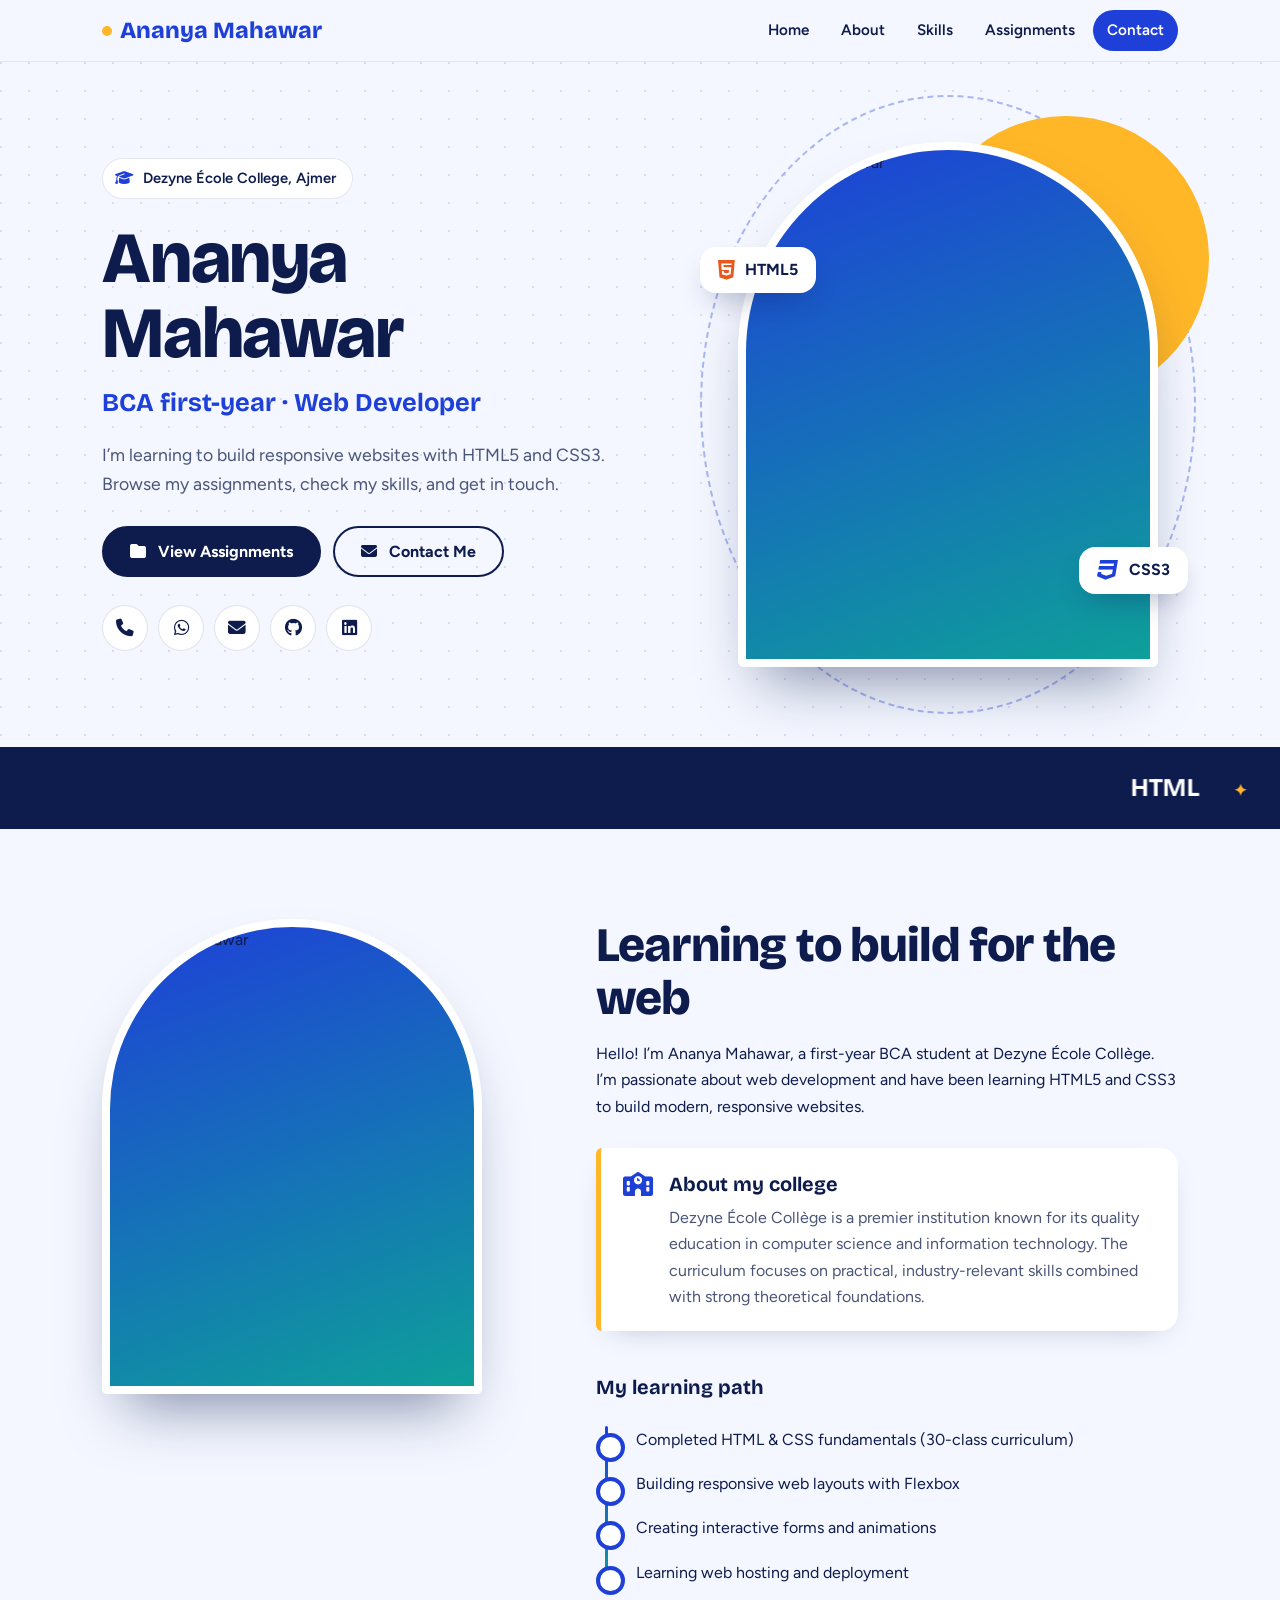
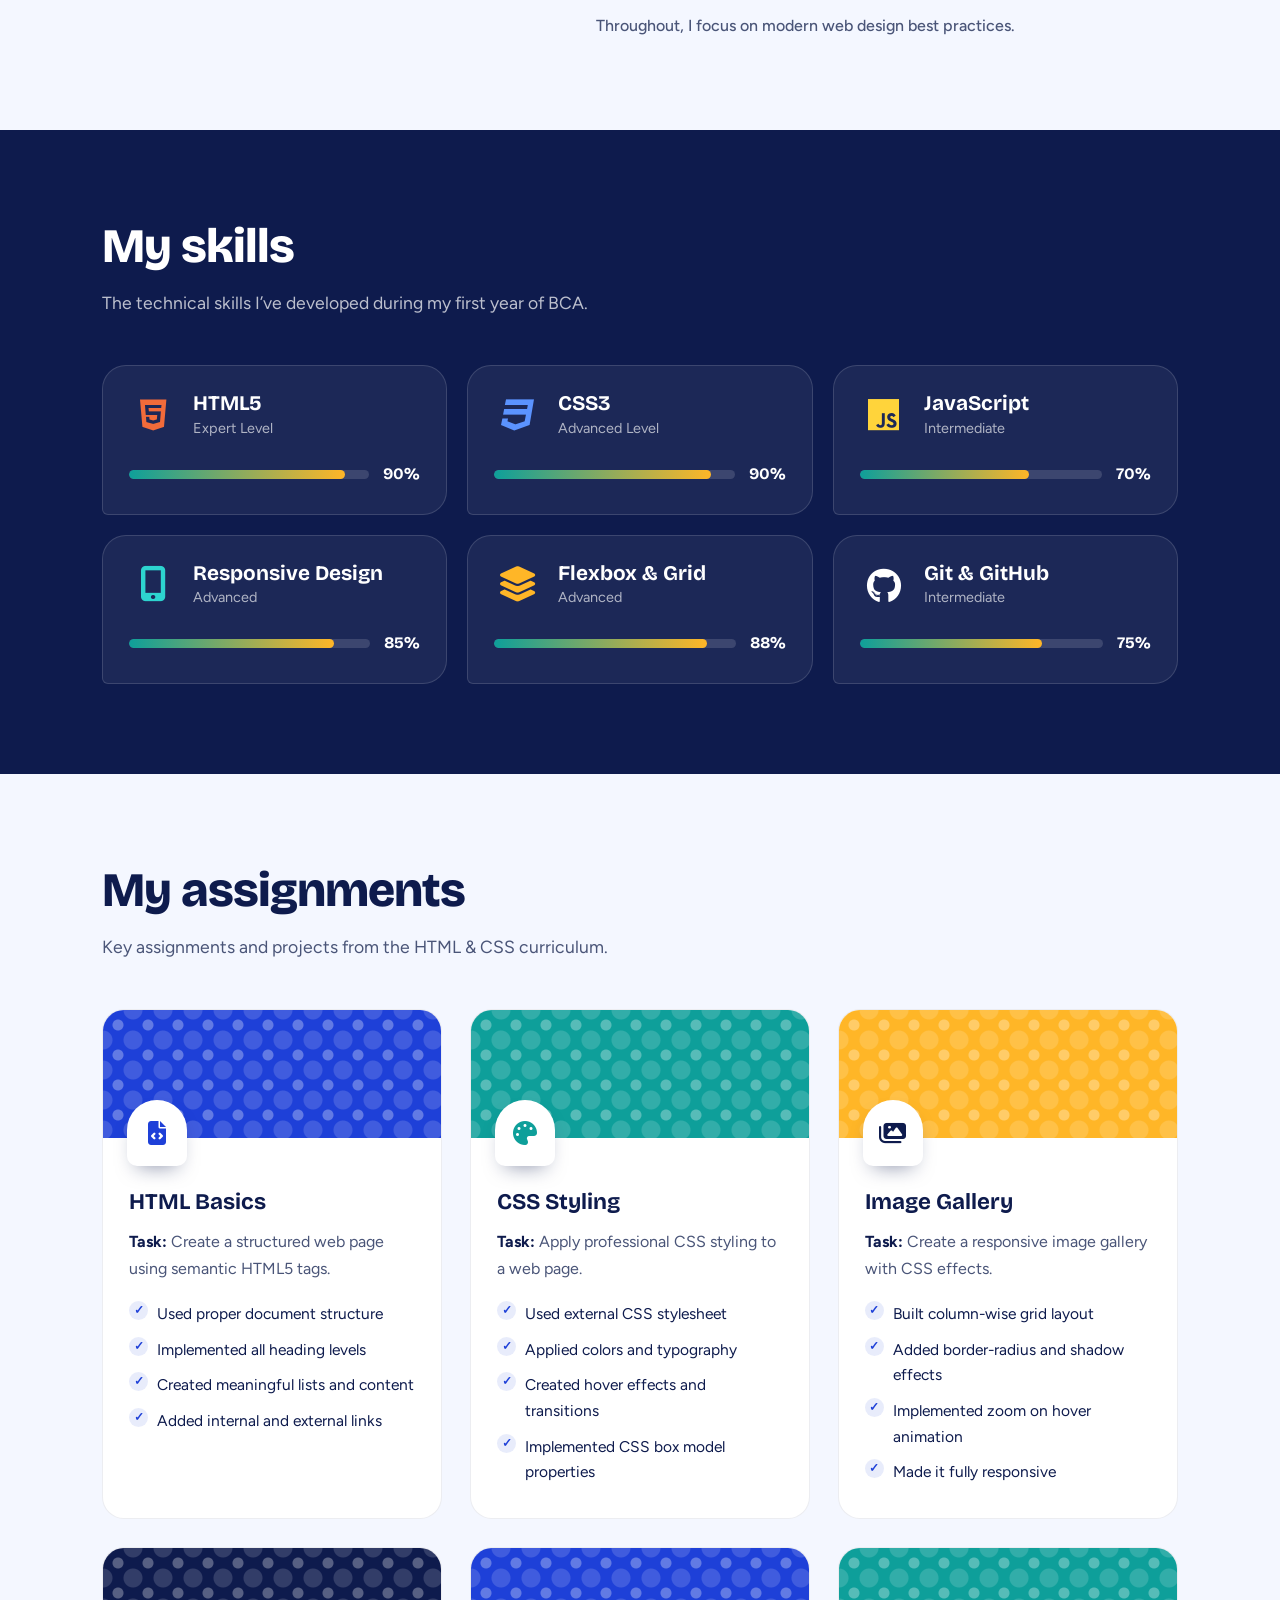
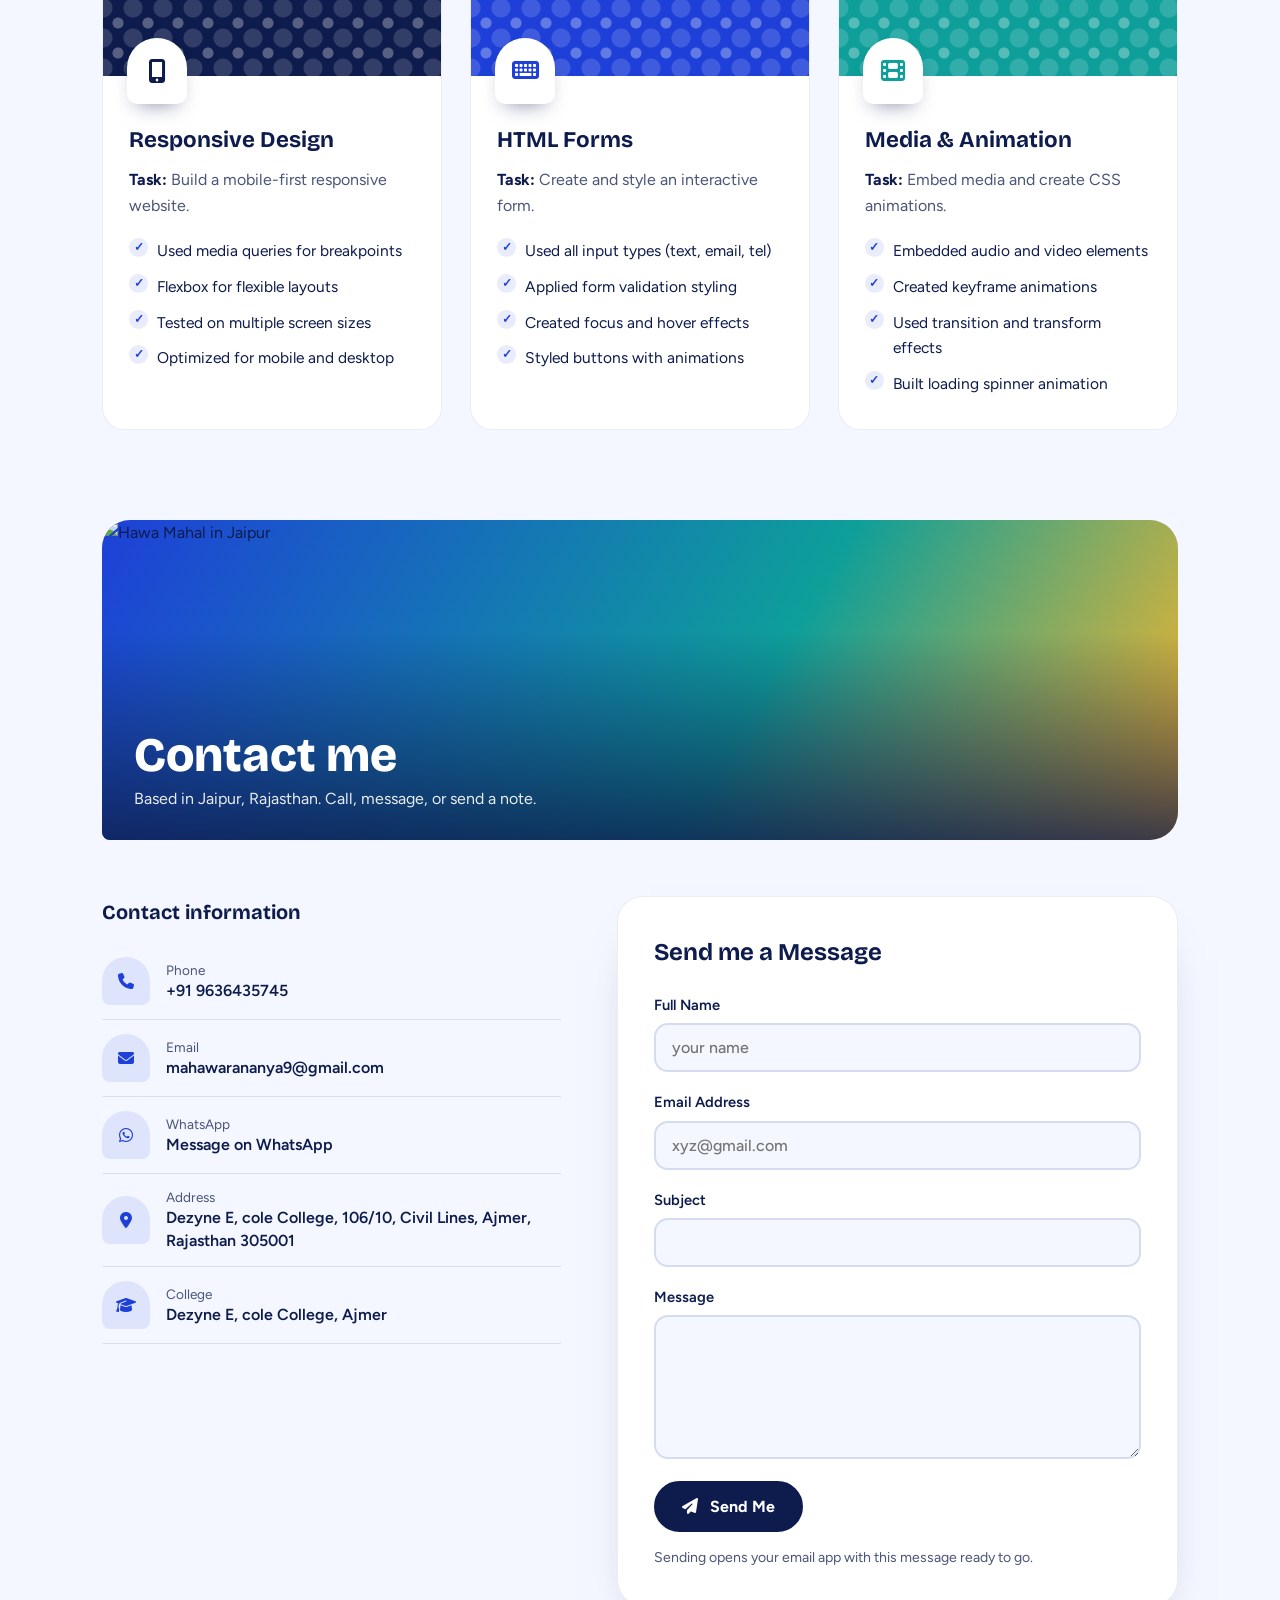
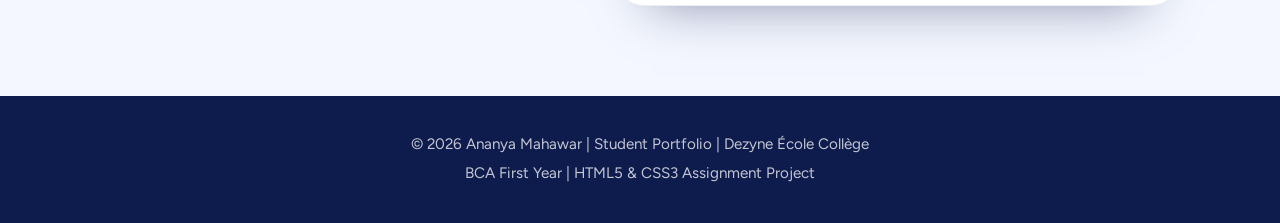
==== index.html @ 6036a085 "Add files via upload" ====
<!DOCTYPE html>
<html lang="en">
<head>
    <meta charset="UTF-8">
    <meta name="viewport" content="width=device-width, initial-scale=1.0">
    <title>Document</title>
    <link rel="stylesheet" href="style.css.css">
    <link rel="stylesheet" href="https://cdnjs.cloudflare.com/ajax/libs/font-awesome/6.4.0/css/all.min.css">
    <link rel="preconnect" href="https://fonts.googleapis.com">
<link rel="preconnect" href="https://fonts.gstatic.com" crossorigin>
<link href="https://fonts.googleapis.com/css2?family=Bricolage+Grotesque:opsz,wght@12..96,200..800&family=Figtree:ital,wght@0,300..900;1,300..900&display=swap" rel="stylesheet">
</head>
<body>
    <header>
        <div class="logo"><div class="dot"></div><span class="brand">Ananya Mahawar</span></div>
        <nav>
            <ul>
                <li><a href="#home">Home</a></li>
                <li><a href="#about">About</a></li>
                <li><a href="#skills">Skills</a></li>
                <li><a href="#assignments">Assignments</a></li>
                <li id="contact"><a href="#contact-section">Contact</a></li>
            </ul>
        </nav>
    </header>
    <main>
        <!-- home -->
    <section class="hero" id="home">
        <div class="hero-left">
            <div class="address">
                <i class="fas fa-graduation-cap"></i>
                <p>Dezyne École College, Ajmer </p>
            </div>
            <h1>Ananya <br> Mahawar</h1>
            <h2>BCA first-year · Web Developer</h2>
            <p>I’m learning to build responsive websites with HTML5 and CSS3. <br>
                 Browse my assignments, check my skills, and get in touch.</p>
                 <div class="button">
                     <button class="a"> <a href="#assignments"><i class="fas fa-folder" ></i>&nbsp;&nbsp; View Assignments</button></a>
                     <button class="b"> <a href="#contact"><i class="fas fa-envelope" ></i>&nbsp;&nbsp; Contact Me</button></a>
                 </div>
                 <div class="icon">
                     <i class="fas fa-phone fa-1x"></i>
                     <i class="fab fa-whatsapp"></i>
                     <i class="fas fa-envelope"></i>
                     <i class="fab fa-github"></i>
                     <i class="fab fa-linkedin"></i>
                 </div>
        </div>
        <div class="hero-right">
            <div class="oval"></div>
            <div class="circle"></div>
            <div class="mirror">
                <img src="https://images.unsplash.com/photo-1498050108023-c5249f4df085?auto=format&amp;fit=crop&amp;w=900&amp;q=80" alt="Ananya Mahawar">
            </div>
            <div class="html"> <i class="fab fa-html5"></i>HTML5</div>
            <div class="css"><i class="fab fa-css3"></i>CSS3</div>
        </div>
    </section>
    <!-- about -->
    <section class="about" id="about">
        <marquee>HTML 
              <span></span> CSS 
              <span></span> Responsive Design 
              <span></span> JavaScript 
              <span></span> Flex &amp; Grid 
              <span></span> Git &amp; GitHub 
              <span></span></marquee>
        <!-- <marquee>HTML &nbsp;⭐&nbsp; CSS &nbsp;⭐&nbsp; Responsive Design &nbsp;⭐&nbsp; JavaScript &nbsp;⭐&nbsp; Flex & Grid &nbsp;⭐&nbsp; Git & GitHub &nbsp;⭐</marquee> -->
        <div class="box">
            <div class="box-left">
                <div class="mirror">
                    <img src="https://images.unsplash.com/photo-1498050108023-c5249f4df085?auto=format&amp;fit=crop&amp;w=900&amp;q=80" alt="Ananya Mahawar">
                </div>
            </div>
        <div class="box-right">
            <h1>Learning to build for the web</h1>
            <p>Hello! I’m Ananya Mahawar, a first-year BCA student at Dezyne École Collège. I’m
               passionate about web development and have been learning HTML5 and CSS3 to 
               build modern, responsive websites.</p>
        <div class="bold">
            <i class="fas fa-school"></i>
            <div class="bold-inner">
            <h5>About my college</h5>
            <p>Dezyne École Collège is a premier institution known for its quality 
                education in computer science and information technology. The 
                curriculum focuses on practical, industry-relevant skills combined with 
                strong theoretical foundations.</p>
           </div>
        </div>
        <div class="learning">
            <h3>My learning path</h3>
            <ul>
                <li>Completed HTML &amp; CSS fundamentals (30-class curriculum)</li>
                <li>Building responsive web layouts with Flexbox</li>
                <li>Creating interactive forms and animations</li>
                <li>Learning web hosting and deployment</li>
            </ul>
            <p>Throughout, I focus on modern web design best practices.</p>
            </div>
          </div>
        </div>
    </section>
    <!-- skills -->
    <section class="skills" id="skills">
        <h1>My skills</h1>
        <p>The technical skills I’ve developed during my first year of BCA.</p>
        
        <div class="card">
            <div class="cards">
                    <div class="cards-top">
                        <div class="an"><i class= "fab fa-html5 fa-3x "></i></div>
                        <div class="level">
                            <h4>HTML5</h4>
                            <p>Expert Level</p>
                        </div>
                </div>
                <div class="cards-bottom">
                        <div class="progress">
                            <div class="progress-bar" style="width: 90%;"></div>
                        </div>
                        <p>90%</p>
                    </div>
            </div>
            <div class="cards">
                    <div class="cards-top">
                        <div class="ab"><i class="fab fa-css3 fa-3x"></i></div>
                        <div class="level">
                            <h4>CSS3</h4>
                            <p>Advanced Level</p>
                        </div>
                    </div>
                    <div class="cards-bottom">
                        <div class="progress">
                            <div class="progress-bar" style="width: 90%;"></div>
                        </div>
                        <p>90%</p>
                    </div>
                </div>
            <div class="cards">
                    <div class="cards-top">
                        <div class="ca"><i class="fab fa-js fa-3x"></i></div>
                        <div class="level">
                            <h4>JavaScript</h4>
                            <p>Intermediate</p>
                        </div>
                    </div>
                    <div class="cards-bottom">
                        <div class="progress">
                            <div class="progress-bar" style="width: 70%;"></div>
                        </div>
                        <p>70%</p>
                    </div>
                </div>
                <div class="cards">
                    <div class="cards-top">
                        <div class="cb"><i class= "fas fa-mobile-alt fa-3x"></i></div>
                        <div class="level">
                            <h4>Responsive Design</h4>
                            <p>Advanced</p>
                        </div>
                    </div>
                    <div class="cards-bottom">
                        <div class="progress">
                            <div class="progress-bar" style="width: 85%;"></div>
                        </div>
                        <p>85%</p>
                    </div>
                </div>
                <div class="cards">
                    <div class="cards-top">
                        <div class="al"><i class="fas fa-layer-group fa-3x"></i></div>
                        <div class="level">
                            <h4>Flexbox &amp; Grid</h4>
                            <p>Advanced</p>
                        </div>
                    </div>
                    <div class="cards-bottom">
                        <div class="progress">
                            <div class="progress-bar" style="width: 88%;"></div>
                        </div>
                        <p>88%</p>
                    </div>
                </div>
                <div class="cards">
                    <div class="cards-top">
                        <i class="fab fa-github fa-3x"></i>
                        <div class="level">
                            <h4>Git &amp; GitHub</h4>
                            <p>Intermediate</p>
                        </div>
                    </div>
                    <div class="cards-bottom">
                        <div class="progress">
                            <div class="progress-bar" style="width: 75%;"></div>
                        </div>
                        <p>75%</p>
                    </div>
                 </div>
        </div>
    </section>
    <!-- assignments -->
     <section class="assignments" id="assignments">
        <h2>My assignments</h2>
        <p>Key assignments and projects from the HTML &amp; CSS curriculum.</p>
        <div class="assignment-card">
            <div class="assignment-cards">
                <div class="assignment-top t1">
                    <div class="card-top"><div class="card-icon"><div class="ns"><i class="fas fa-file-code"></i></div></div></div>
                </div>
                <div class="assignment-bottom">
                        <h4>HTML Basics</h4>
                        <p><b>Task:</b> Create a structured web page using semantic HTML5 tags.</p> <br>
                        <ul>
                            <li>Used proper document structure</li>
                            <li>Implemented all heading levels</li>
                            <li>Created meaningful lists and content</li>
                            <li>Added internal and external links</li>
                        </ul>
                    </div>
            </div>
            <div class="assignment-cards">
                    <div class="assignment-top t2">
                        <div class="card-top"><div class="card-icon"><div class="nl"><i class="fas fa-palette"></i></div></div></div>
                    </div>
                    <div class="assignment-bottom">
                        <h4>CSS Styling</h4>
                        <p><b>Task:</b> Apply professional CSS styling to a web page.</p> <br>
                        <ul>
                            <li>Used external CSS stylesheet</li>
                            <li>Applied colors and typography</li>
                            <li>Created hover effects and transitions</li>
                            <li>Implemented CSS box model properties</li>
                        </ul>
                    </div>
                </div>
                <div class="assignment-cards">
                    <div class="assignment-top t3">
                        <div class="card-top"><div class="card-icon"><div class="ml"><i class="fas fa-images"></i></div></div></div>
                    </div>
                    <div class="assignment-bottom">
                        <h4>Image Gallery</h4>
                        <p><b>Task:</b> Create a responsive image gallery with CSS effects.</p> <br>
                        <ul>
                            <li>Built column-wise grid layout</li>
                            <li>Added border-radius and shadow effects</li>
                            <li>Implemented zoom on hover animation</li>
                            <li>Made it fully responsive</li>
                        </ul>
                    </div>
                </div>
                <div class="assignment-cards">
                    <div class="assignment-top t4">
                        <div class="card-top"><div class="card-icon"><i class="fas fa-mobile-alt"></i></div></div>
                    </div>
                    <div class="assignment-bottom">
                        <h4>Responsive Design</h4>
                        <p><b>Task:</b>  Build a mobile-first responsive website.</p> <br>
                        <ul>
                            <li>Used media queries for breakpoints</li>
                            <li>Flexbox for flexible layouts</li>
                            <li>Tested on multiple screen sizes</li>
                            <li>Optimized for mobile and desktop</li>
                        </ul>
                    </div>
                </div>
                <div class="assignment-cards">
                    <div class="assignment-top t5">
                        <div class="card-top"><div class="card-icon"><div class="ni"><i class="fas fa-keyboard"></i></div></div></div>
                    </div>
                    <div class="assignment-bottom">
                        <h4>HTML Forms</h4>
                        <p><b>Task:</b>  Create and style an interactive form.</p> <br>
                        <ul>
                            <li>Used all input types (text, email, tel)</li>
                            <li>Applied form validation styling</li>
                            <li>Created focus and hover effects</li>
                            <li>Styled buttons with animations</li>
                        </ul>
                    </div>
                </div>
                <div class="assignment-cards">
                    <div class="assignment-top t6">
                        <div class="card-top"><div class="card-icon"><div class="mn"><i class="fas fa-film"></i></div></div></div>
                    </div>
                    <div class="assignment-bottom">
                        <h4>Media & Animation</h4>
                        <p><b>Task:</b> Embed media and create CSS animations. </p> <br>
                        <ul>
                            <li>Embedded audio and video elements</li>
                            <li>Created keyframe animations</li>
                            <li>Used transition and transform effects</li>
                            <li>Built loading spinner animation</li>
                        </ul>
                    </div>
                </div>
        </div>
     </section>
     <!-- contact -->
     <section class="contact" id="contact">
         <div class="banner">
            <img src="https://images.unsplash.com/photo-1477587458883-47145ed94245?auto=format&amp;fit=crop&amp;w=1600&amp;q=80" alt="Hawa Mahal in Jaipur" loading="lazy">
            <div class="banner-text">
                <h2>Contact me</h2>
                <p>Based in Jaipur, Rajasthan. Call, message, or send a note.</p>
            </div>
         </div>
         <div class="contact-box">
            <div class="contact-info">
                <h3>Contact information</h3>
                <div class="info"><i class="fas fa-phone"></i><p>Phone <br><a href="tel:+919636435745">+91 9636435745</a></p></div>
                    <div class="info"><i class="fas fa-envelope"></i><p>Email <br><a href="mailto:mahawarananya9@gmail.com">mahawarananya9@gmail.com</a></p></div>
                    <div class="info"><i class="fab fa-whatsapp"></i><p>WhatsApp <br><a href="https://wa.me/9636435745">Message on WhatsApp</a></p></div>
                    <div class="info"><i class="fas fa-map-marker-alt"></i><p>Address <br><a href="https://maps.app.goo.gl/u9zEWreDA3dBjNiV8">Dezyne E, cole College, 106/10, Civil Lines, Ajmer, Rajasthan 305001</a></p></div>
                    <div class="info"><i class="fas fa-graduation-cap"></i><p>College <br><a href="https://maps.app.goo.gl/u9zEWreDA3dBjNiV8">Dezyne E, cole College, Ajmer</a></p></div>
            </div>
            <form action="">
                    <h1>Send me a Message </h1>
                    <label for="">Full Name</label><br>
                    <input type="text" name="" id="" placeholder="your name"><br>
                    <label for="">Email Address</label><br>
                    <input type="text" name="" id="" placeholder="xyz@gmail.com"><br>
                    <label for="">Subject</label><br>
                    <input type="text" name="" id=""><br>
                    <label for="">Message</label><br>
                    <textarea name="" id="" cols="30" rows="6"></textarea><br>
                    <button class="submit"><i class="fas fa-paper-plane"></i>&nbsp;&nbsp; Send Me</button>
                    <p>Sending opens your email app with this message ready to go.</p>
                </form>
         </div>
     </section>
    </main>
    <footer>
        <p>© 2026 Ananya Mahawar | Student Portfolio | Dezyne École Collège</p>
        <p>BCA First Year | HTML5 & CSS3 Assignment Project</p>
    </footer>
</body>
</html>
---- style.css.css ----
/* =====================================================
   Ananya Mahawar - Portfolio Styling
   Works with the original index.html (no changes needed)

   My colors:
   dark blue  #0E1B4D     grey-blue  #4A5578
   cobalt     #1E40D8     turquoise  #0E9F9A
   marigold   #FFB627     light bg   #F4F7FF
   ===================================================== */


/* ---------- basic reset ---------- */
* {
    margin: 0;
    padding: 0;
    box-sizing: border-box;
}

html {
    scroll-behavior: smooth;
}

body {
    font-family: 'Figtree', sans-serif;
    color: #0E1B4D;
    background: #F4F7FF;
    line-height: 1.65;
    overflow-x: hidden;
}

section {
    scroll-margin-top: 60px;
}

img {
    display: block;
    max-width: 100%;
}

a {
    color: inherit;
}

ul {
    list-style: none;
}


/* ---------- header ---------- */
header {
    position: sticky;
    top: 0;
    z-index: 50;
    display: flex;
    justify-content: space-between;
    align-items: center;
    padding: 10px 8%;
    background: rgba(244, 247, 255, 0.9);
    backdrop-filter: blur(12px);
    border-bottom: 1px solid rgba(14, 27, 77, 0.08);
}

.logo {
    display: flex;
    align-items: center;
    gap: 8px;
}

.brand {
    font-family: 'Bricolage Grotesque', sans-serif;
    font-weight: 800;
    font-size: 1.45rem;
    color: #1E40D8;
}

.dot {
    width: 10px;
    height: 10px;
    border-radius: 50%;
    background: #FFB627;
    animation: pulse 2.4s ease-in-out infinite;
}

nav ul {
    display: flex;
    gap: 4px;
}

nav a {
    display: block;
    padding: 8px 14px;
    border-radius: 50px;
    text-decoration: none;
    font-weight: 600;
    font-size: 0.95rem;
    white-space: nowrap;
    transition: 0.3s;
}

nav a:hover {
    background: rgba(30, 64, 216, 0.1);
    color: #1E40D8;
}

/* last link (Contact) is the blue pill */
nav li:last-child a {
    background: #1E40D8;
    color: white;
}

nav li:last-child a:hover {
    background: #0E1B4D;
}


/* ---------- hero (home) ---------- */
.hero {
    display: grid;
    grid-template-columns: 1.1fr 0.9fr;
    gap: 56px;
    align-items: center;
    padding: 80px 8%;
    overflow: hidden;
    /* little dots in the background */
    background-image: radial-gradient(circle at 1px 1px, rgba(30, 64, 216, 0.15) 1.5px, transparent 0);
    background-size: 28px 28px;
}

.hero-left {
    animation: fadeUp 0.9s ease backwards;
}

.address {
    display: inline-flex;
    align-items: center;
    gap: 10px;
    background: white;
    border: 1px solid rgba(14, 27, 77, 0.1);
    padding: 7px 16px 7px 12px;
    border-radius: 50px;
    font-size: 0.92rem;
    font-weight: 600;
}

.address i {
    color: #1E40D8;
}

.hero h1 {
    font-family: 'Bricolage Grotesque', sans-serif;
    font-weight: 800;
    font-size: 4.5rem;
    line-height: 1.05;
    letter-spacing: -0.02em;
    margin: 22px 0 10px;
}

.hero h2 {
    font-family: 'Bricolage Grotesque', sans-serif;
    font-weight: 700;
    font-size: 1.6rem;
    color: #1E40D8;
}

.hero-left > p {
    max-width: 46ch;
    margin: 16px 0 28px;
    color: #4A5578;
    font-size: 1.1rem;
}

/* buttons */
.button {
    display: flex;
    flex-wrap: wrap;
    gap: 12px;
}

.button button {
    font-family: 'Figtree', sans-serif;
    font-size: 1rem;
    font-weight: 700;
    padding: 14px 26px;
    border-radius: 50px;
    border: 2px solid #0E1B4D;
    cursor: pointer;
    transition: 0.3s;
}

.button a {
    color: inherit;
    text-decoration: none;
}

.button .a {
    background: #0E1B4D;
    color: white;
}

.button .a:hover {
    background: #1E40D8;
    border-color: #1E40D8;
    transform: translateY(-3px);
}

.button .b {
    background: transparent;
    color: #0E1B4D;
}

.button .b:hover {
    background: #FFB627;
    border-color: #FFB627;
    transform: translateY(-3px);
}

/* round social icons */
.icon {
    display: flex;
    gap: 10px;
    margin-top: 28px;
}

.icon i {
    width: 46px;
    height: 46px;
    display: grid;
    place-items: center;
    border-radius: 50%;
    background: white;
    border: 1px solid rgba(14, 27, 77, 0.12);
    font-size: 1.1rem;
    cursor: pointer;
    transition: 0.3s;
}

.icon i:hover {
    background: #1E40D8;
    color: white;
    transform: translateY(-5px) rotate(-8deg);
}

/* photo side */
.hero-right {
    position: relative;
    width: 100%;
    max-width: 420px;
    margin: 0 auto;
}

/* the arch shaped photo (used in hero and about) */
.mirror {
    position: relative;
    z-index: 1;
    width: 100%;
    aspect-ratio: 4 / 5;
    border-radius: 999px 999px 28px 28px;
    border: 8px solid white;
    overflow: hidden;
    background: linear-gradient(160deg, #1E40D8, #0E9F9A);
    box-shadow: 0 34px 60px -24px rgba(14, 27, 77, 0.5);
}

.mirror img {
    width: 100%;
    height: 100%;
    object-fit: cover;
    transition: transform 1s ease;
}

.mirror:hover img {
    transform: scale(1.07);
}

/* dashed ring behind photo */
.oval {
    position: absolute;
    z-index: 0;
    top: -9%;
    left: -9%;
    right: -9%;
    bottom: -9%;
    border: 2px dashed #1E40D8;
    border-radius: 50%;
    opacity: 0.35;
    animation: spin 45s linear infinite;
}

/* yellow sun behind photo */
.circle {
    position: absolute;
    z-index: 0;
    top: -5%;
    right: -12%;
    width: 68%;
    aspect-ratio: 1;
    border-radius: 50%;
    background: #FFB627;
}

/* floating HTML5 and CSS3 tags */
.html,
.css {
    position: absolute;
    z-index: 2;
    display: flex;
    align-items: center;
    gap: 10px;
    background: white;
    padding: 10px 18px;
    border-radius: 16px;
    font-weight: 700;
    box-shadow: 0 14px 30px -12px rgba(14, 27, 77, 0.4);
    animation: float 5s ease-in-out infinite;
}

.html i,
.css i {
    font-size: 1.4rem;
}

.html {
    left: -9%;
    top: 20%;
}

.html i {
    color: #E8591D;
}

.css {
    right: -7%;
    bottom: 14%;
    animation-delay: -2.5s;
}

.css i {
    color: #1E40D8;
}


/* ---------- about ---------- */
.about {
    padding: 0;
}

/* moving skills strip */
.about marquee {
    display: block;
    background: #0E1B4D;
    color: white;
    padding: 20px 0;
    font-family: 'Bricolage Grotesque', sans-serif;
    font-weight: 700;
    font-size: 1.6rem;
}

/* the empty spans become little yellow stars */
.about marquee span::before {
    content: "✦";
    color: #FFB627;
    font-size: 1rem;
    margin: 0 28px;
}

.box {
    display: grid;
    grid-template-columns: 0.85fr 1.15fr;
    gap: 64px;
    align-items: start;
    padding: 90px 8%;
}

.box-left {
    position: sticky;
    top: 100px;
}

.box-left .mirror {
    max-width: 380px;
}

.box-right > p {
    max-width: 60ch;
    margin-bottom: 16px;
}

/* college note */
.bold {
    display: flex;
    gap: 16px;
    align-items: flex-start;
    background: white;
    border-left: 5px solid #FFB627;
    border-radius: 6px 18px 18px 6px;
    padding: 20px 22px;
    margin: 28px 0 40px;
    box-shadow: 0 10px 30px -18px rgba(14, 27, 77, 0.35);
}

.bold i {
    font-size: 1.5rem;
    color: #1E40D8;
    margin-top: 4px;
}

.bold h5,
.learning h3 {
    font-family: 'Bricolage Grotesque', sans-serif;
    font-size: 1.25rem;
    margin-bottom: 4px;
}

.bold p {
    color: #4A5578;
}

/* learning path with a line and dots */
.learning h3 {
    margin-bottom: 14px;
}

.learning ul {
    position: relative;
    padding-left: 40px;
}

.learning ul::before {
    content: "";
    position: absolute;
    left: 9px;
    top: 8px;
    bottom: 8px;
    width: 3px;
    border-radius: 3px;
    background: linear-gradient(#1E40D8, #0E9F9A);
}

.learning li {
    position: relative;
    padding: 9px 0;
}

.learning li::before {
    content: "";
    position: absolute;
    left: -40px;
    top: 15px;
    width: 21px;
    height: 21px;
    border-radius: 50%;
    background: white;
    border: 4px solid #1E40D8;
    transition: 0.3s;
}

.learning li:hover::before {
    background: #FFB627;
    transform: scale(1.25);
}

.learning > p {
    margin-top: 18px;
    color: #4A5578;
    font-weight: 500;
}


/* ---------- headings for about, skills, assignments ---------- */
.box-right h1,
.skills h1,
.assignments h2 {
    font-family: 'Bricolage Grotesque', sans-serif;
    font-weight: 800;
    font-size: 3rem;
    line-height: 1.1;
    letter-spacing: -0.02em;
    margin-bottom: 16px;
}


/* ---------- skills (dark section) ---------- */
.skills {
    background: #0E1B4D;
    color: white;
    padding: 90px 8%;
}

.skills > p,
.assignments > p {
    max-width: 58ch;
    font-size: 1.1rem;
}

.skills > p {
    color: rgba(255, 255, 255, 0.72);
}

.assignments > p {
    color: #4A5578;
}

.card {
    display: grid;
    grid-template-columns: repeat(auto-fit, minmax(300px, 1fr));
    gap: 20px;
    margin-top: 48px;
}

.cards {
    background: rgba(255, 255, 255, 0.06);
    border: 1px solid rgba(255, 255, 255, 0.14);
    border-radius: 24px 24px 24px 6px;
    padding: 26px;
    transition: 0.35s;
}

.cards:hover {
    transform: translateY(-8px);
    border-color: #FFB627;
    background: rgba(255, 255, 255, 0.1);
}

.cards-top {
    display: flex;
    align-items: center;
    gap: 16px;
    margin-bottom: 20px;
}

.cards-top i {
    font-size: 2.2rem;
    transition: 0.4s;
}

.cards:hover .cards-top i {
    transform: scale(1.2) rotate(-6deg);
}

/* icon colors */
.cards-top > i { color: white; }
.an { color: #F26B3A; }
.ab { color: #5B93FF; }
.ca { color: #FFD43B; }
.cb { color: #2DD4CF; }
.al { color: #FFB627; }

.an, .ab, .ca, .cb, .al,
.cards-top > i {
    width: 48px;
    text-align: center;
}

.level h4 {
    font-family: 'Bricolage Grotesque', sans-serif;
    font-size: 1.3rem;
    line-height: 1.2;
}

.level p {
    font-size: 0.9rem;
    color: rgba(255, 255, 255, 0.65);
}

/* progress bar */
.cards-bottom {
    display: flex;
    align-items: center;
    gap: 14px;
}

.progress {
    flex: 1;
    height: 9px;
    background: rgba(255, 255, 255, 0.14);
    border-radius: 9px;
    overflow: hidden;
}

.progress-bar {
    height: 100%;
    border-radius: 9px;
    background: linear-gradient(90deg, #0E9F9A, #FFB627);
    animation: grow 1.5s ease backwards;
}

.cards-bottom p {
    font-family: 'Bricolage Grotesque', sans-serif;
    font-weight: 700;
    min-width: 3ch;
    text-align: right;
}


/* ---------- assignments ---------- */
.assignments {
    padding: 90px 8%;
}

.assignment-card {
    display: grid;
    grid-template-columns: repeat(auto-fit, minmax(300px, 1fr));
    gap: 28px;
    margin-top: 48px;
}

.assignment-cards {
    background: white;
    border-radius: 22px;
    border: 1px solid rgba(14, 27, 77, 0.08);
    overflow: hidden;
    transition: 0.4s;
}

.assignment-cards:hover {
    transform: translateY(-8px);
    box-shadow: 0 30px 50px -28px rgba(14, 27, 77, 0.5);
}

/* colored top part with dots */
.assignment-top {
    position: relative;
    height: 128px;
    background-color: #1E40D8;
    background-image:
        radial-gradient(circle, rgba(255, 255, 255, 0.3) 0 5px, transparent 6px),
        radial-gradient(circle, rgba(255, 255, 255, 0.15) 0 9px, transparent 10px);
    background-size: 30px 30px;
    background-position: 0 0, 15px 15px;
    transition: background-position 1s ease;
}

.assignment-cards:hover .assignment-top {
    background-position: 30px 30px, 45px 45px;
}

/* each card gets its own color */
.t1 { background-color: #1E40D8; }
.t2 { background-color: #0E9F9A; }
.t3 { background-color: #FFB627; }
.t4 { background-color: #0E1B4D; }
.t5 { background-color: #1E40D8; }
.t6 { background-color: #0E9F9A; }

/* arch shaped icon box */
.card-icon {
    position: absolute;
    left: 24px;
    bottom: -28px;
    width: 60px;
    height: 66px;
    display: grid;
    place-items: center;
    background: white;
    border-radius: 30px 30px 10px 10px;
    font-size: 1.5rem;
    box-shadow: 0 10px 20px -10px rgba(14, 27, 77, 0.5);
    transition: 0.4s;
}

.assignment-cards:hover .card-icon {
    transform: translateY(-6px);
}

.t1 .card-icon { color: #1E40D8; }
.t2 .card-icon { color: #0E9F9A; }
.t3 .card-icon { color: #0E1B4D; }
.t4 .card-icon { color: #0E1B4D; }
.t5 .card-icon { color: #1E40D8; }
.t6 .card-icon { color: #0E9F9A; }

.assignment-bottom {
    padding: 46px 26px 28px;
}

.assignment-bottom h4 {
    font-family: 'Bricolage Grotesque', sans-serif;
    font-size: 1.4rem;
    margin-bottom: 8px;
}

.assignment-bottom p {
    color: #4A5578;
    margin-bottom: 14px;
}

.assignment-bottom b {
    color: #0E1B4D;
}

/* the extra <br> tags are not needed */
.assignment-bottom br {
    display: none;
}

.assignment-bottom li {
    position: relative;
    padding: 5px 0 5px 28px;
    font-size: 0.97rem;
}

/* little tick circles */
.assignment-bottom li::before {
    content: "✓";
    position: absolute;
    left: 0;
    top: 5px;
    width: 19px;
    height: 19px;
    border-radius: 50%;
    background: rgba(30, 64, 216, 0.1);
    color: #1E40D8;
    font-size: 0.72rem;
    font-weight: 700;
    display: grid;
    place-items: center;
}


/* ---------- contact ---------- */
.contact {
    padding: 0 8% 90px;
}

.banner {
    position: relative;
    height: 320px;
    border-radius: 28px 28px 28px 8px;
    overflow: hidden;
    margin-bottom: 56px;
    background: linear-gradient(120deg, #1E40D8, #0E9F9A 60%, #FFB627);
}

.banner img {
    width: 100%;
    height: 100%;
    object-fit: cover;
}

/* dark shade so the white text can be read */
.banner::after {
    content: "";
    position: absolute;
    top: 0;
    left: 0;
    right: 0;
    bottom: 0;
    background: linear-gradient(to top, rgba(14, 27, 77, 0.8), transparent 65%);
}

.banner-text {
    position: absolute;
    z-index: 1;
    left: 32px;
    bottom: 28px;
    color: white;
}

.banner-text h2 {
    font-family: 'Bricolage Grotesque', sans-serif;
    font-weight: 800;
    font-size: 3rem;
    line-height: 1.1;
    margin-bottom: 4px;
}

.banner-text p {
    opacity: 0.9;
}

.contact-box {
    display: grid;
    grid-template-columns: 0.9fr 1.1fr;
    gap: 56px;
    align-items: start;
}

.contact-info h3 {
    font-family: 'Bricolage Grotesque', sans-serif;
    font-size: 1.25rem;
    margin-bottom: 14px;
}

.info {
    display: flex;
    align-items: center;
    gap: 16px;
    padding: 14px 0;
    border-bottom: 1px solid rgba(14, 27, 77, 0.1);
}

.info i {
    flex: none;
    width: 48px;
    height: 48px;
    display: grid;
    place-items: center;
    border-radius: 24px 24px 8px 8px;
    background: rgba(30, 64, 216, 0.1);
    color: #1E40D8;
    transition: 0.3s;
}

.info:hover i {
    background: #1E40D8;
    color: white;
    transform: translateY(-3px);
}

.info p {
    font-size: 0.85rem;
    line-height: 1.4;
    color: #4A5578;
}

.info a {
    font-size: 1rem;
    font-weight: 600;
    color: #0E1B4D;
    text-decoration: none;
}

.info a:hover {
    color: #1E40D8;
    text-decoration: underline;
}

/* form */
form {
    background: white;
    border-radius: 26px;
    border: 1px solid rgba(14, 27, 77, 0.08);
    padding: 36px;
    box-shadow: 0 30px 50px -34px rgba(14, 27, 77, 0.5);
}

form h1 {
    font-family: 'Bricolage Grotesque', sans-serif;
    font-size: 1.5rem;
    margin-bottom: 20px;
}

form br {
    display: none;
}

label {
    display: block;
    font-weight: 600;
    font-size: 0.92rem;
    margin: 18px 0 6px;
}

form h1 + label {
    margin-top: 0;
}

input,
textarea {
    display: block;
    width: 100%;
    font-family: 'Figtree', sans-serif;
    font-size: 1rem;
    font-weight: 500;
    color: #0E1B4D;
    padding: 13px 16px;
    border: 2px solid #D6DCF0;
    border-radius: 14px;
    background: #F4F7FF;
    transition: 0.25s;
}

textarea {
    resize: vertical;
}

input:focus,
textarea:focus {
    outline: none;
    background: white;
    border-color: #1E40D8;
    box-shadow: 0 0 0 4px rgba(30, 64, 216, 0.15);
}

.submit {
    margin-top: 22px;
    font-family: 'Figtree', sans-serif;
    font-size: 1rem;
    font-weight: 700;
    padding: 14px 26px;
    border-radius: 50px;
    border: 2px solid #0E1B4D;
    background: #0E1B4D;
    color: white;
    cursor: pointer;
    transition: 0.3s;
}

.submit:hover {
    background: #1E40D8;
    border-color: #1E40D8;
    transform: translateY(-3px);
}

form p {
    margin-top: 14px;
    font-size: 0.88rem;
    color: #4A5578;
}


/* ---------- footer ---------- */
footer {
    background: #0E1B4D;
    color: rgba(255, 255, 255, 0.75);
    text-align: center;
    padding: 32px 24px;
    font-size: 0.95rem;
}

footer p {
    margin: 4px 0;
}


/* ---------- animations ---------- */
@keyframes pulse {
    50% { transform: scale(1.5); opacity: 0.6; }
}

@keyframes float {
    50% { transform: translateY(-14px); }
}

@keyframes spin {
    to { transform: rotate(360deg); }
}

@keyframes fadeUp {
    from { opacity: 0; transform: translateY(24px); }
}

@keyframes grow {
    from { width: 0; }
}


/* ---------- tablet and mobile ---------- */
@media (max-width: 860px) {
    .hero,
    .box,
    .contact-box {
        grid-template-columns: 1fr;
        gap: 48px;
    }

    .box-left {
        position: static;
    }

    .hero-right {
        max-width: 320px;
    }

    .hero h1 {
        font-size: 3.6rem;
    }
}

@media (max-width: 560px) {
    header {
        padding: 8px 14px;
    }

    .brand {
        display: none;
    }

    nav a {
        padding: 8px 10px;
        font-size: 0.88rem;
    }

    .card,
    .assignment-card {
        grid-template-columns: 1fr;
    }

    .hero h1 {
        font-size: 3rem;
    }

    .box-right h1,
    .skills h1,
    .assignments h2,
    .banner-text h2 {
        font-size: 2.2rem;
    }

    form {
        padding: 22px;
    }
}

/* for people who don't like animations */
@media (prefers-reduced-motion: reduce) {
    * {
        animation: none !important;
        transition: none !important;
    }
}
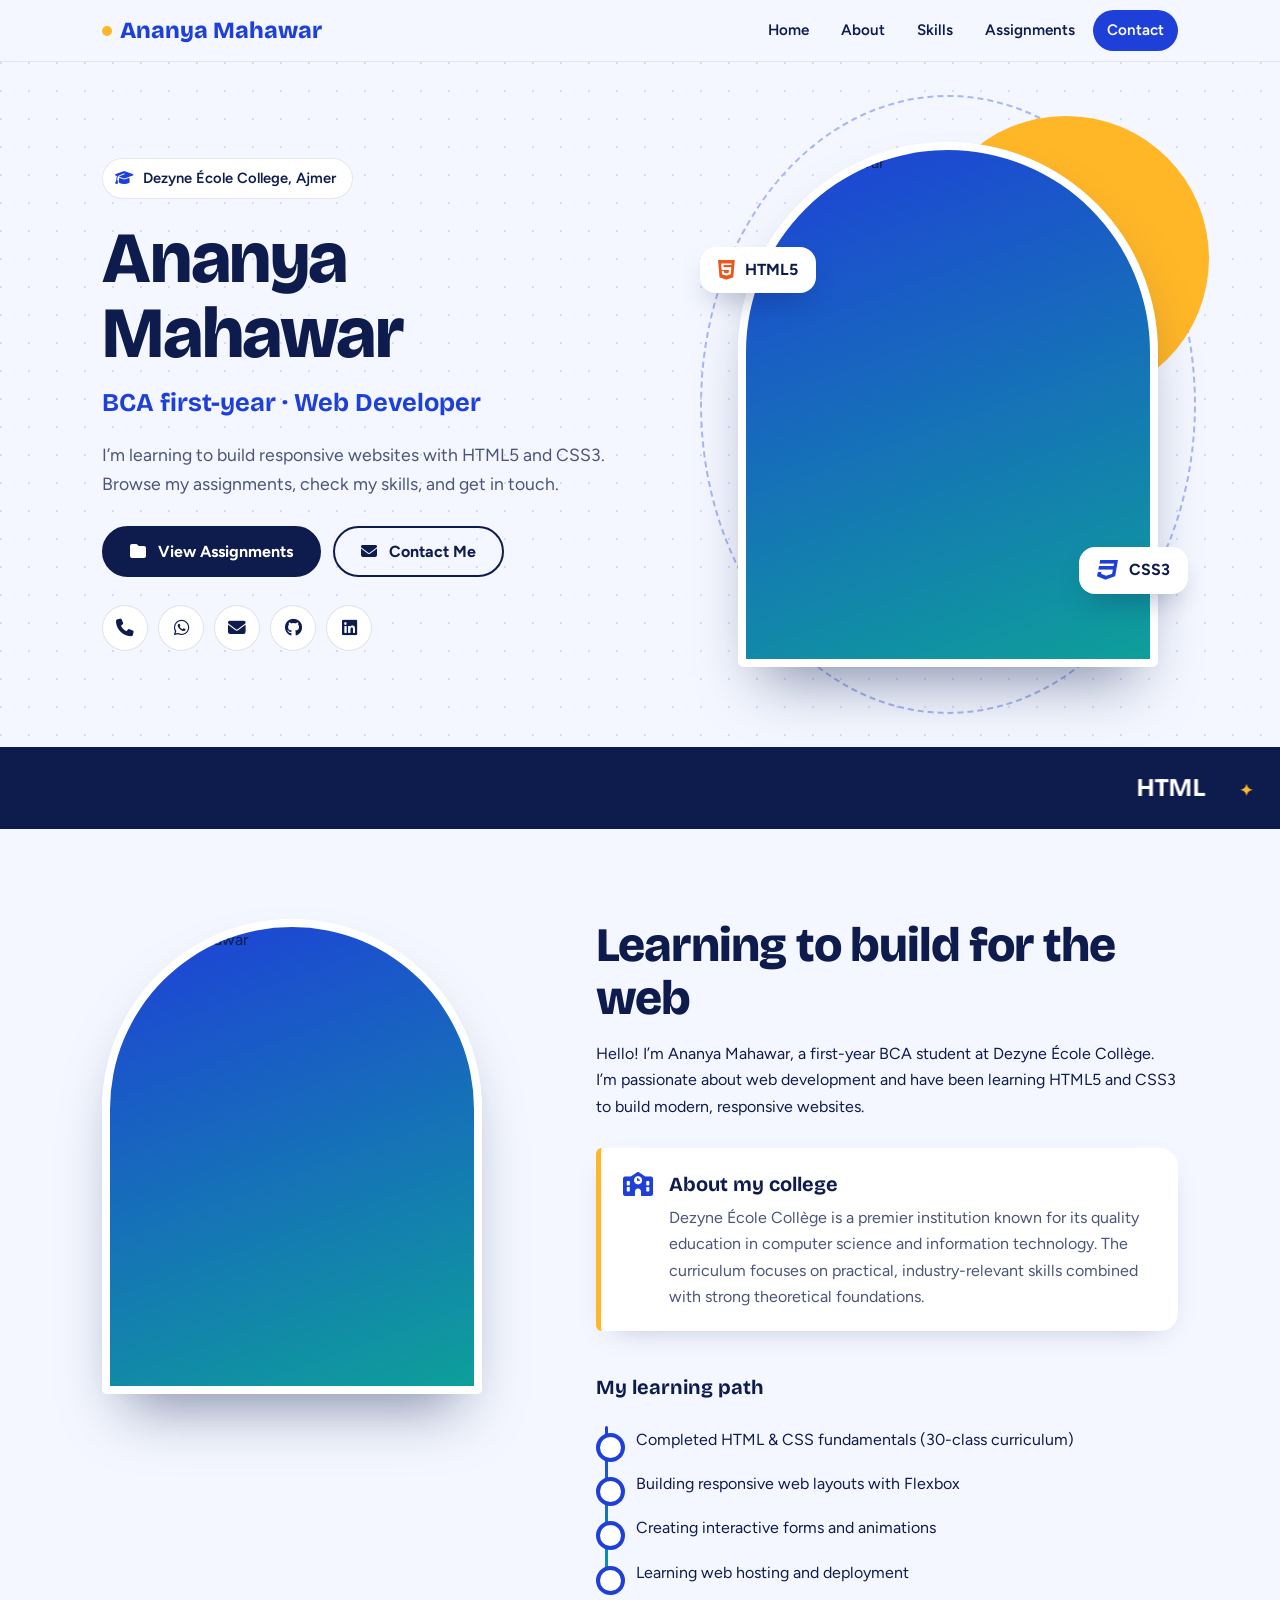
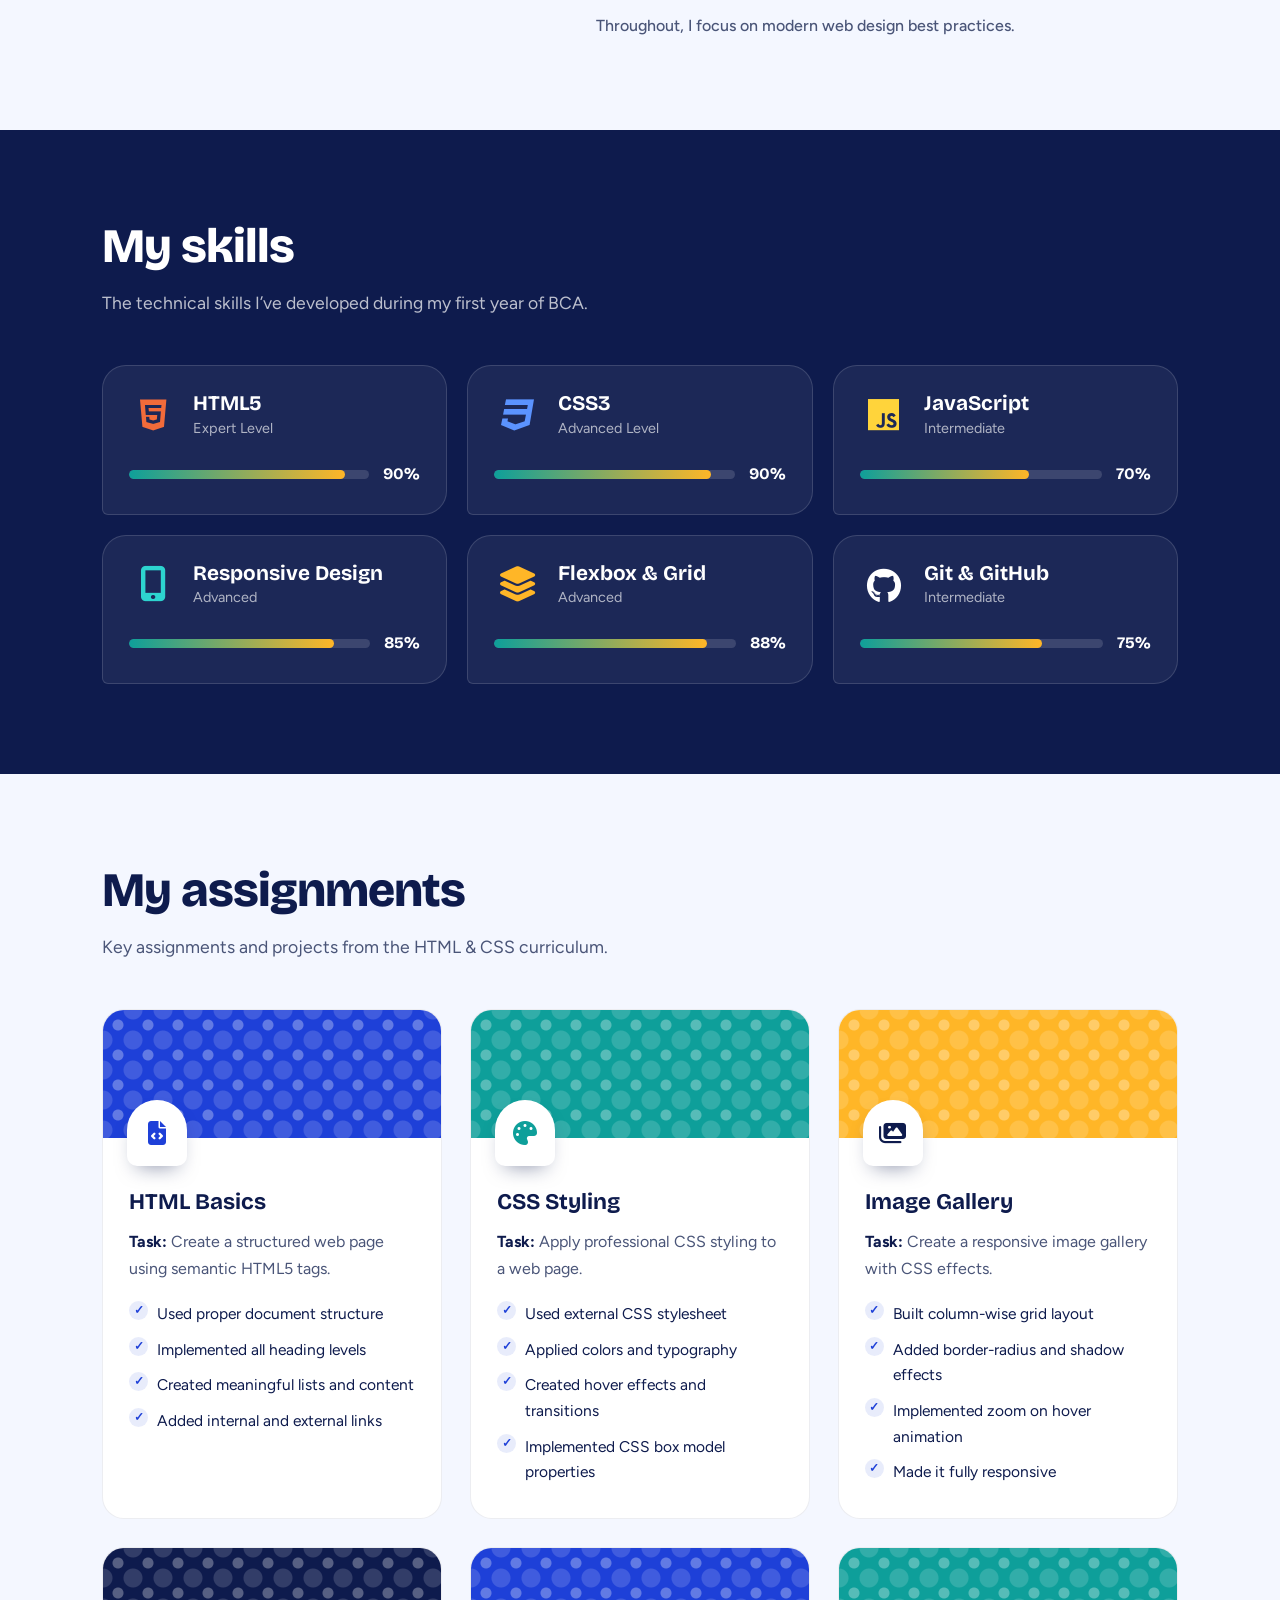
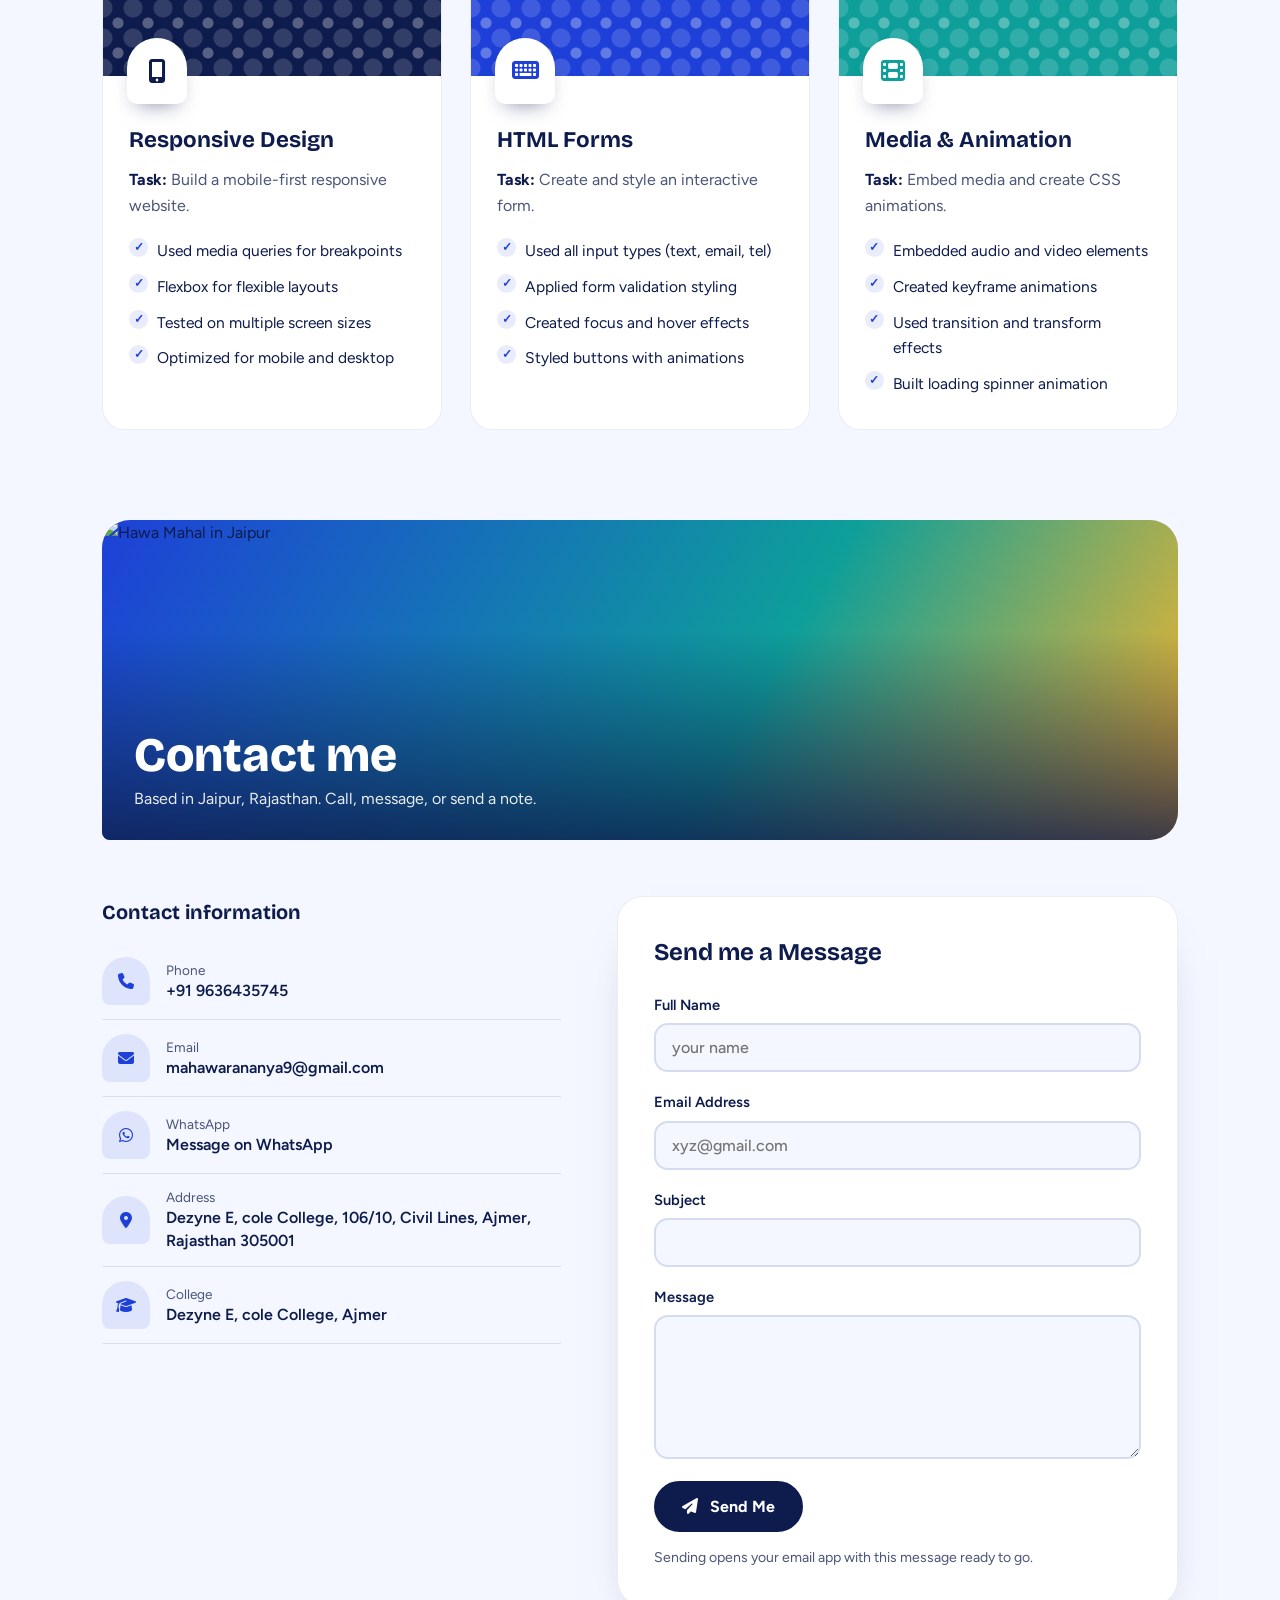
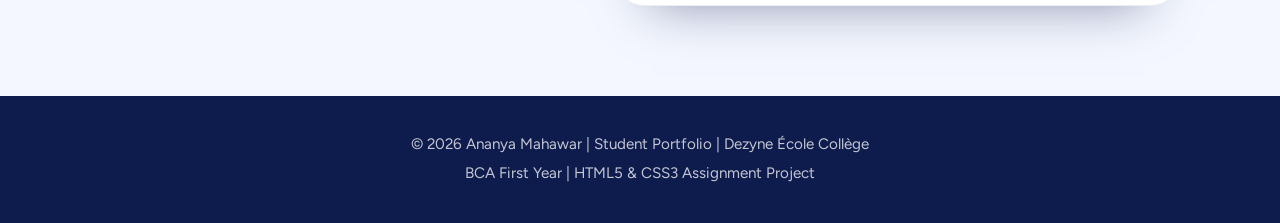
==== commit d98f61d1: "Add files via upload" ====
--- a/index.html
+++ b/index.html
@@ -5,6 +5,7 @@
     <meta name="viewport" content="width=device-width, initial-scale=1.0">
     <title>Document</title>
     <link rel="stylesheet" href="style.css.css">
+    <link rel="stylesheet" href="Assignment_Page.html">
     <link rel="stylesheet" href="https://cdnjs.cloudflare.com/ajax/libs/font-awesome/6.4.0/css/all.min.css">
     <link rel="preconnect" href="https://fonts.googleapis.com">
 <link rel="preconnect" href="https://fonts.gstatic.com" crossorigin>
@@ -334,5 +335,24 @@
         <p>© 2026 Ananya Mahawar | Student Portfolio | Dezyne École Collège</p>
         <p>BCA First Year | HTML5 & CSS3 Assignment Project</p>
     </footer>
+    <script>
+        /* Makes every card in the Assignments section open Assignment_Page.html */
+        document.querySelectorAll('#assignments .assignment-cards').forEach(function (card) {
+            var title = card.querySelector('h4') ? card.querySelector('h4').textContent : 'assignment';
+            card.style.cursor = 'pointer';
+            card.setAttribute('tabindex', '0');
+            card.setAttribute('role', 'link');
+            card.setAttribute('aria-label', 'Open assignments page: ' + title);
+            card.addEventListener('click', function () {
+                window.location.href = 'Assignment_Page.html';
+            });
+            card.addEventListener('keydown', function (e) {
+                if (e.key === 'Enter' || e.key === ' ') {
+                    e.preventDefault();
+                    window.location.href = 'Assignment_Page.html';
+                }
+            });
+        });
+    </script>
 </body>
 </html>
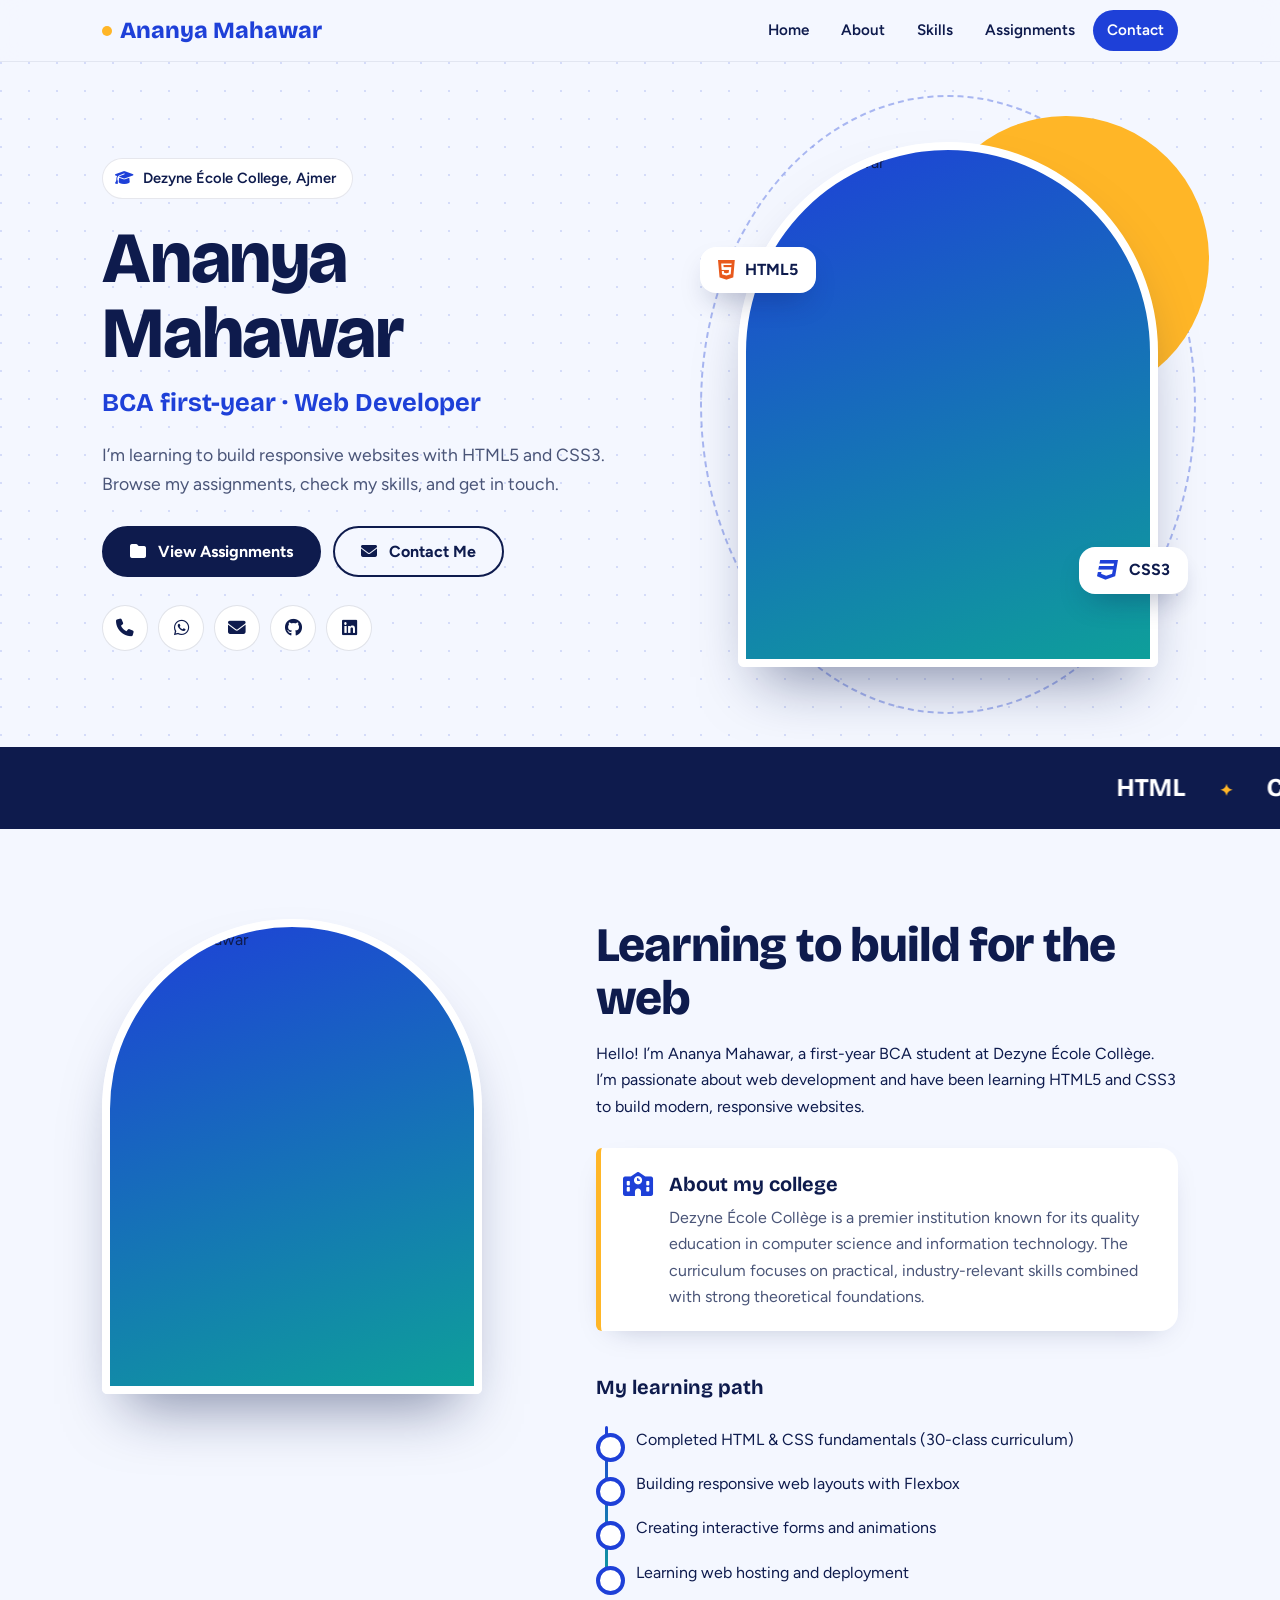
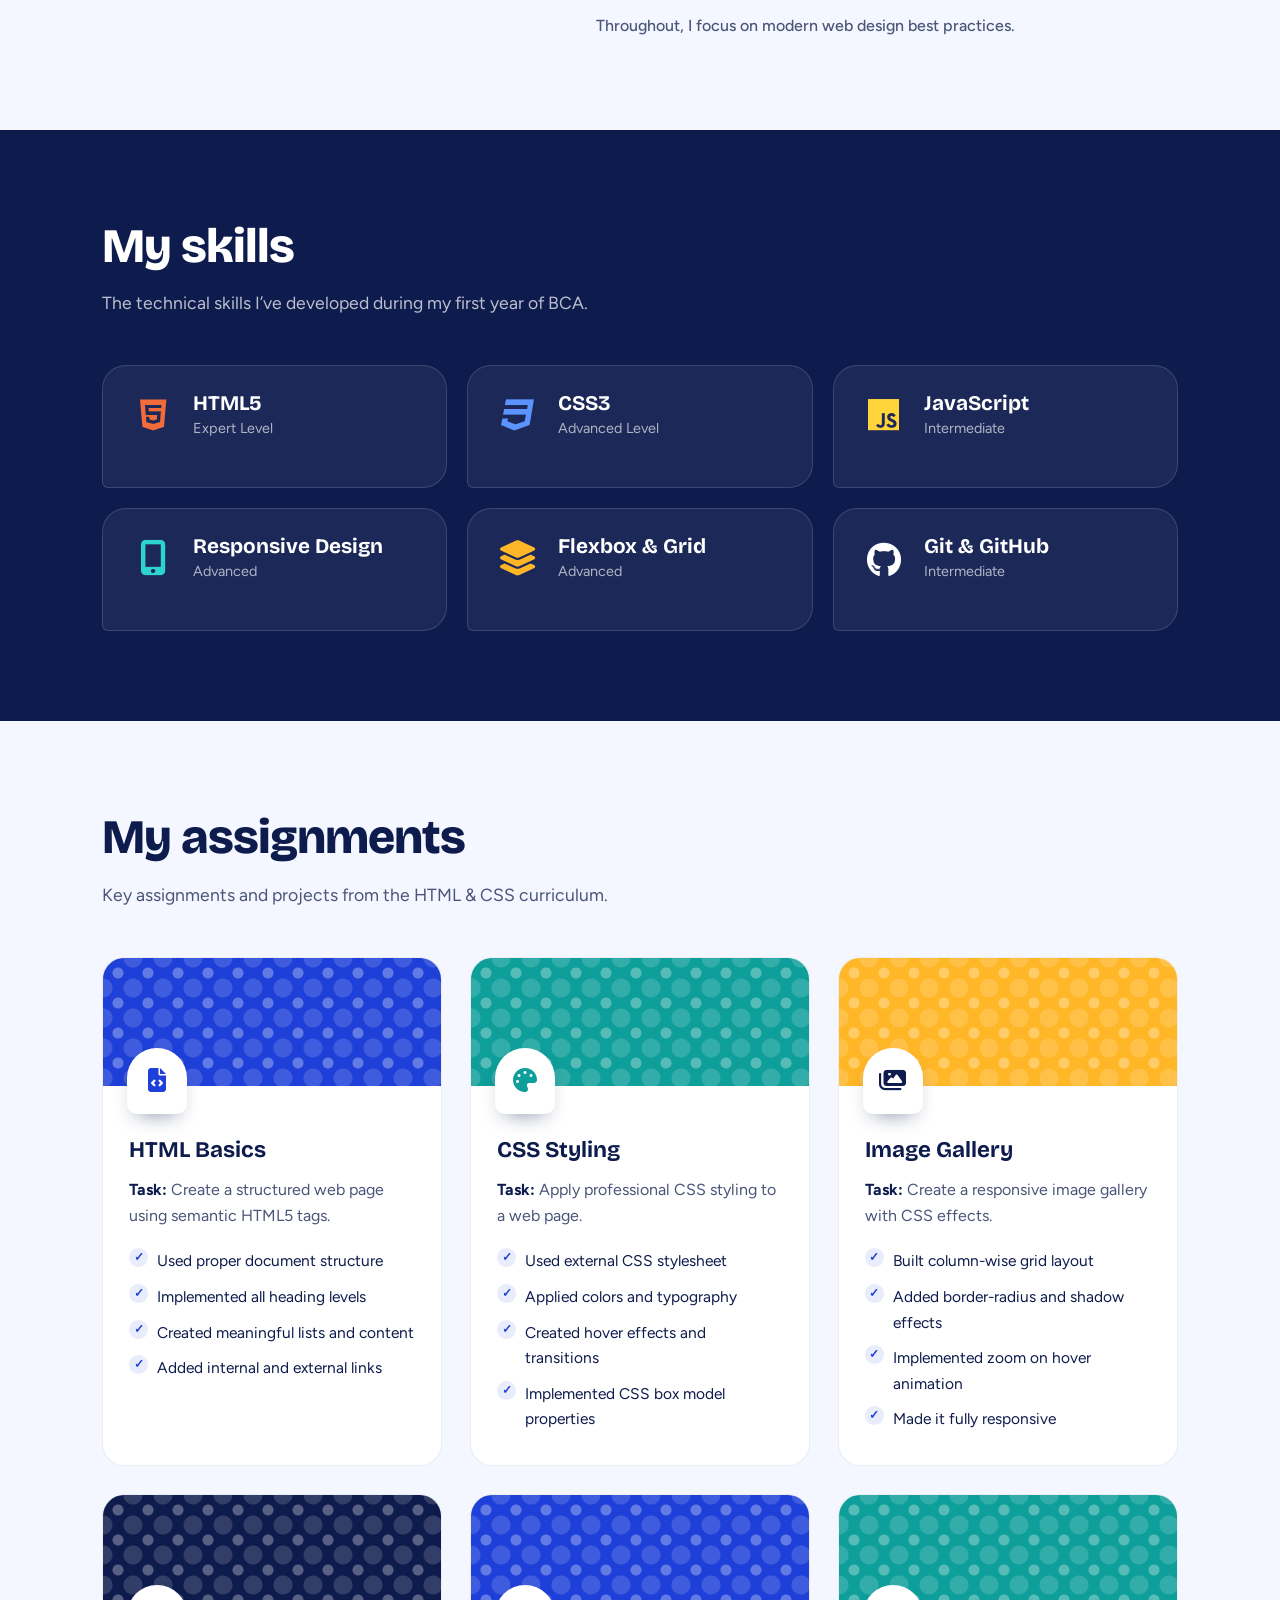
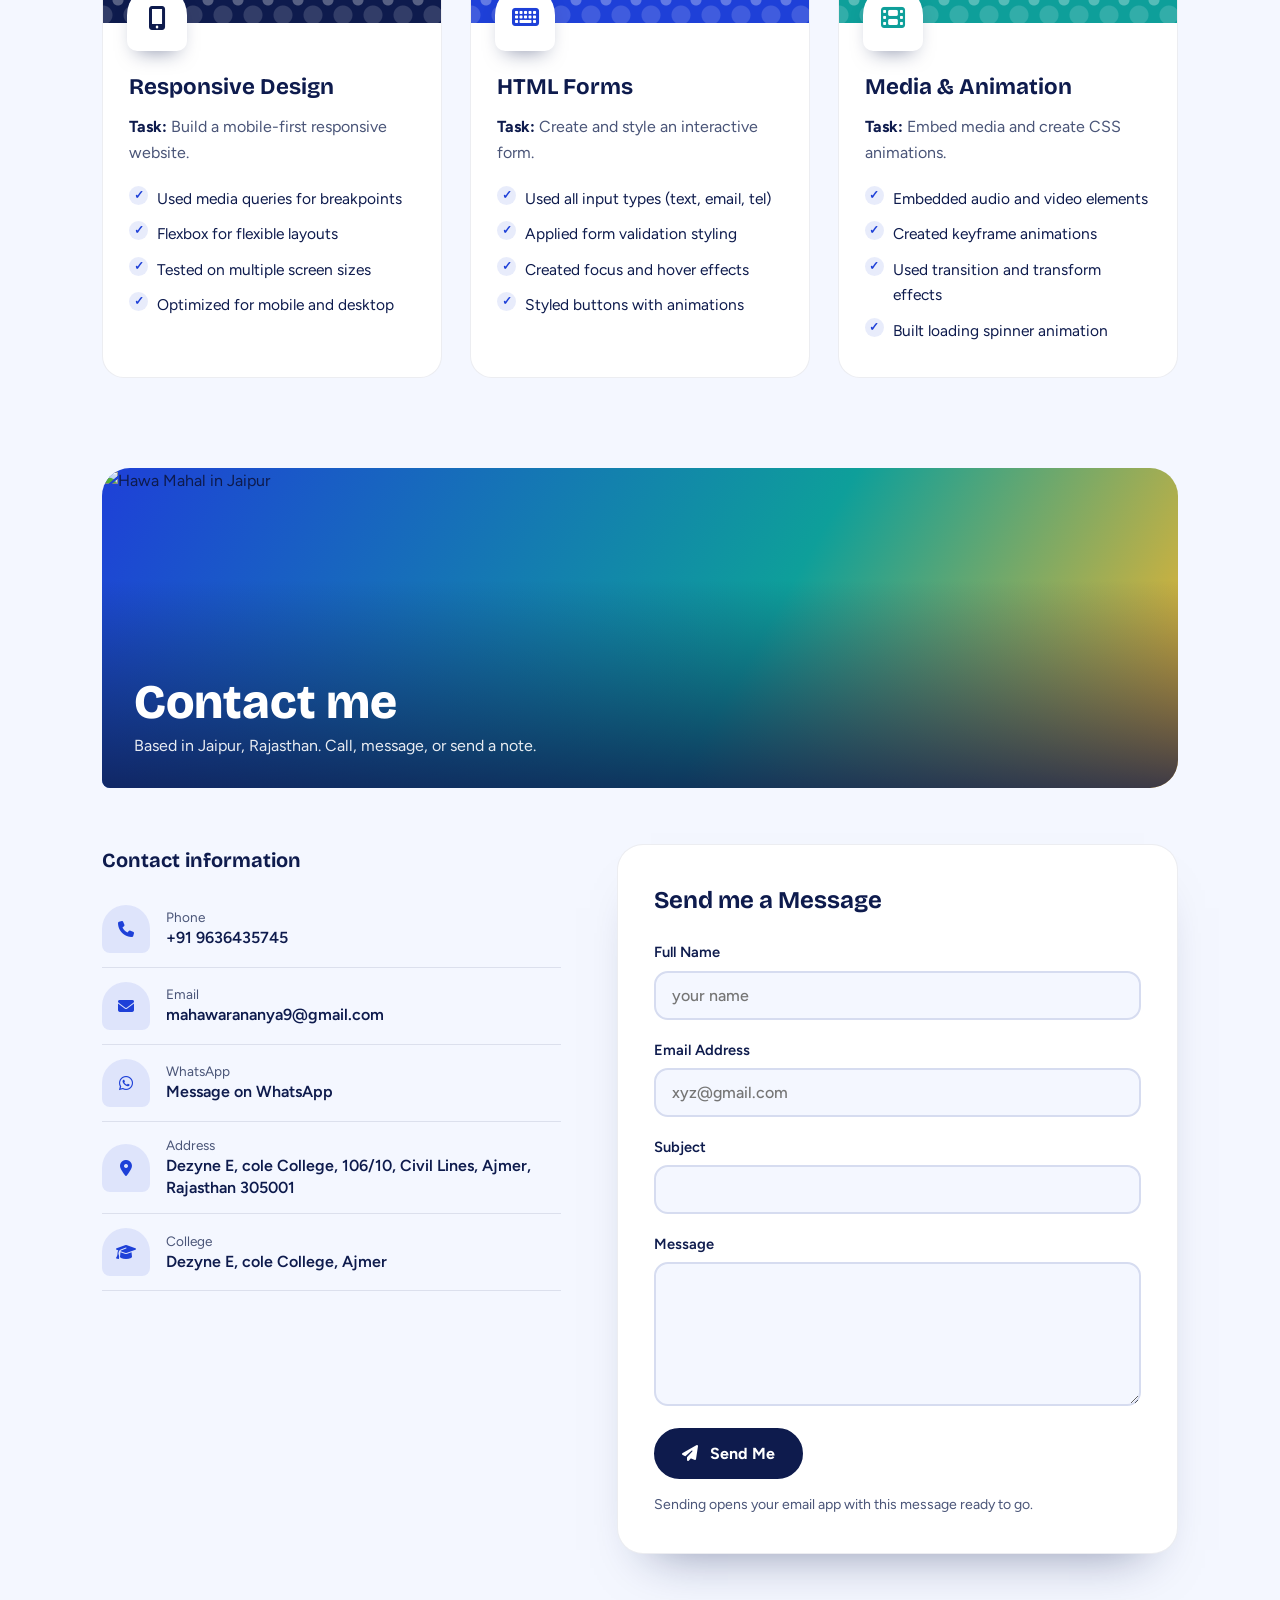
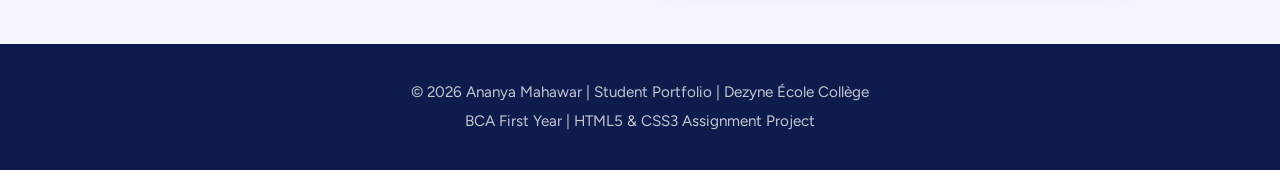
==== commit 2b77e28a: "Update index.html" ====
--- a/index.html
+++ b/index.html
@@ -116,12 +116,12 @@
                             <p>Expert Level</p>
                         </div>
                 </div>
-                <div class="cards-bottom">
+                <!-- <div class="cards-bottom">
                         <div class="progress">
                             <div class="progress-bar" style="width: 90%;"></div>
                         </div>
                         <p>90%</p>
-                    </div>
+                    </div> -->
             </div>
             <div class="cards">
                     <div class="cards-top">
@@ -131,12 +131,12 @@
                             <p>Advanced Level</p>
                         </div>
                     </div>
-                    <div class="cards-bottom">
+                    <!-- <div class="cards-bottom">
                         <div class="progress">
                             <div class="progress-bar" style="width: 90%;"></div>
                         </div>
                         <p>90%</p>
-                    </div>
+                    </div> -->
                 </div>
             <div class="cards">
                     <div class="cards-top">
@@ -146,12 +146,12 @@
                             <p>Intermediate</p>
                         </div>
                     </div>
-                    <div class="cards-bottom">
+                    <!-- <div class="cards-bottom">
                         <div class="progress">
                             <div class="progress-bar" style="width: 70%;"></div>
                         </div>
                         <p>70%</p>
-                    </div>
+                    </div> -->
                 </div>
                 <div class="cards">
                     <div class="cards-top">
@@ -161,12 +161,12 @@
                             <p>Advanced</p>
                         </div>
                     </div>
-                    <div class="cards-bottom">
+                    <!-- <div class="cards-bottom">
                         <div class="progress">
                             <div class="progress-bar" style="width: 85%;"></div>
                         </div>
                         <p>85%</p>
-                    </div>
+                    </div> -->
                 </div>
                 <div class="cards">
                     <div class="cards-top">
@@ -176,12 +176,12 @@
                             <p>Advanced</p>
                         </div>
                     </div>
-                    <div class="cards-bottom">
+                    <!-- <div class="cards-bottom">
                         <div class="progress">
                             <div class="progress-bar" style="width: 88%;"></div>
                         </div>
                         <p>88%</p>
-                    </div>
+                    </div> -->
                 </div>
                 <div class="cards">
                     <div class="cards-top">
@@ -191,12 +191,12 @@
                             <p>Intermediate</p>
                         </div>
                     </div>
-                    <div class="cards-bottom">
+                    <!-- <div class="cards-bottom">
                         <div class="progress">
                             <div class="progress-bar" style="width: 75%;"></div>
                         </div>
                         <p>75%</p>
-                    </div>
+                    </div> -->
                  </div>
         </div>
     </section>
@@ -355,4 +355,4 @@
         });
     </script>
 </body>
-</html>+</html>
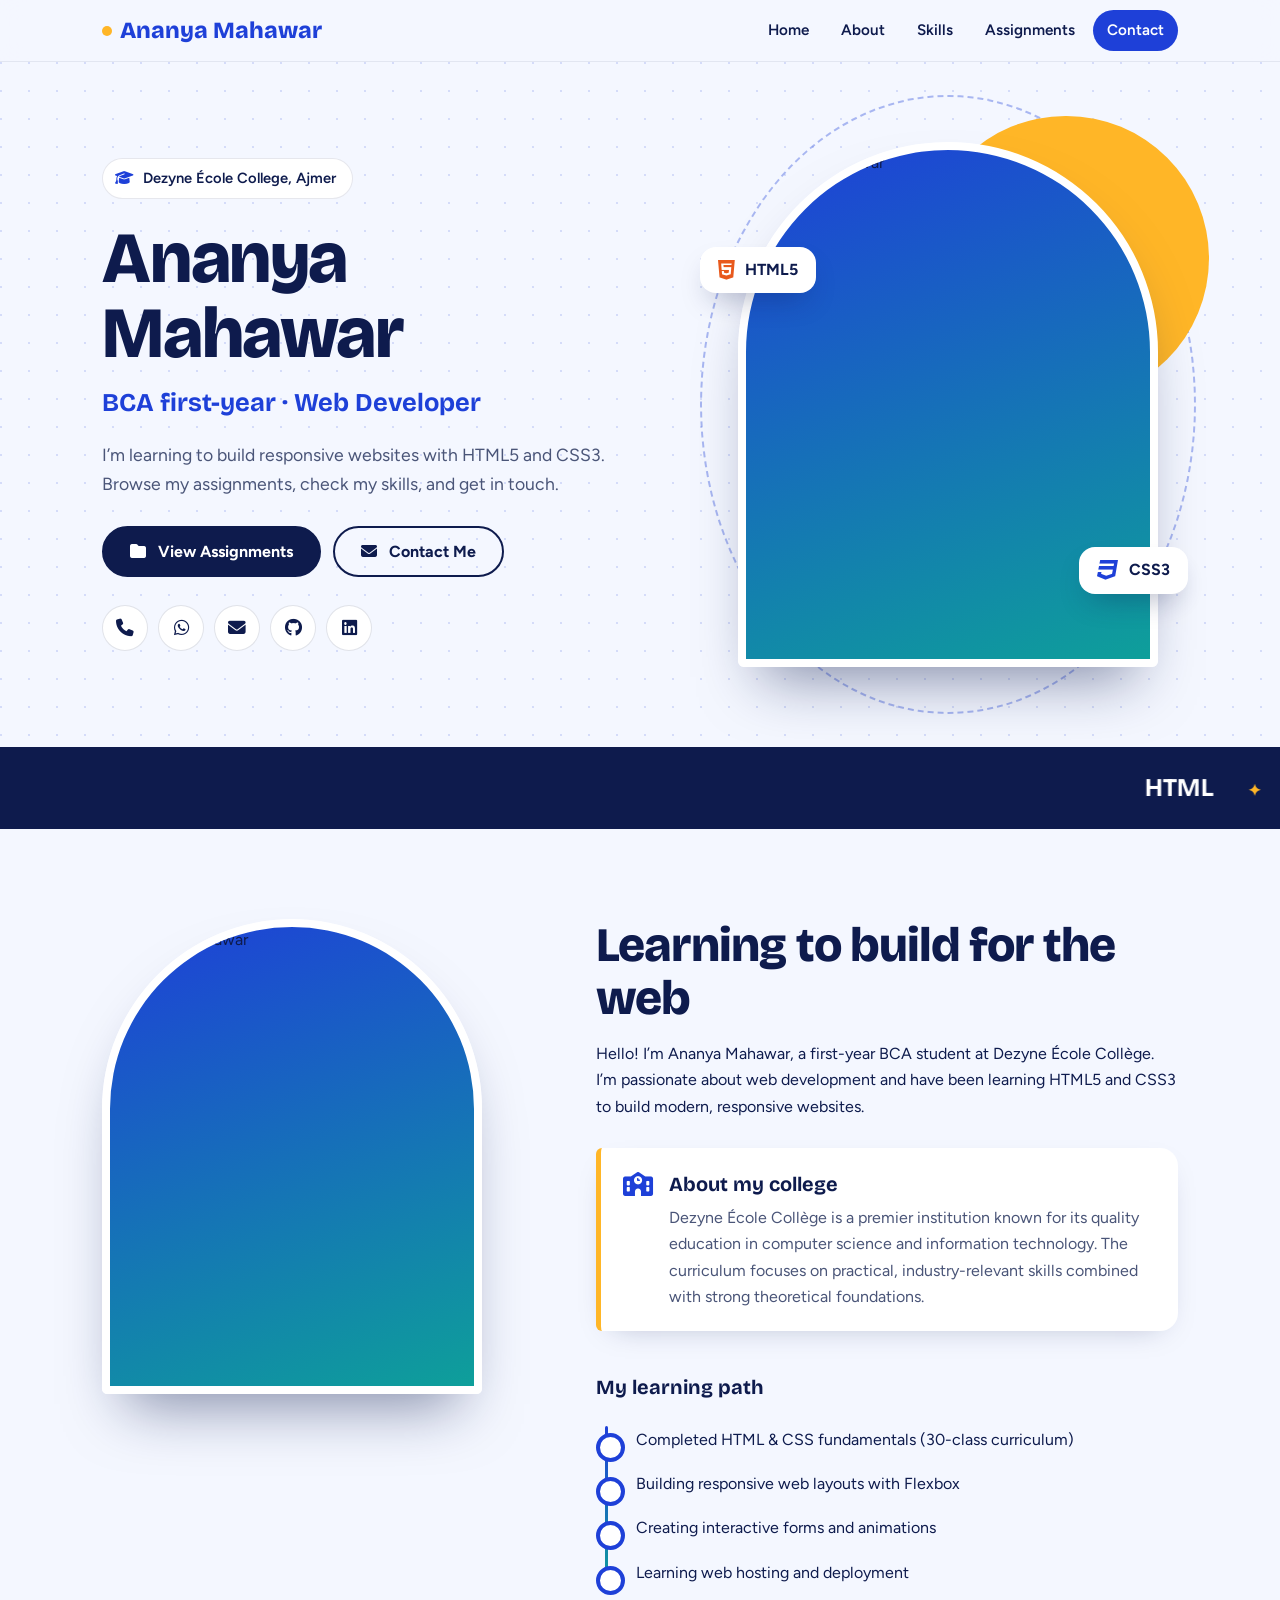
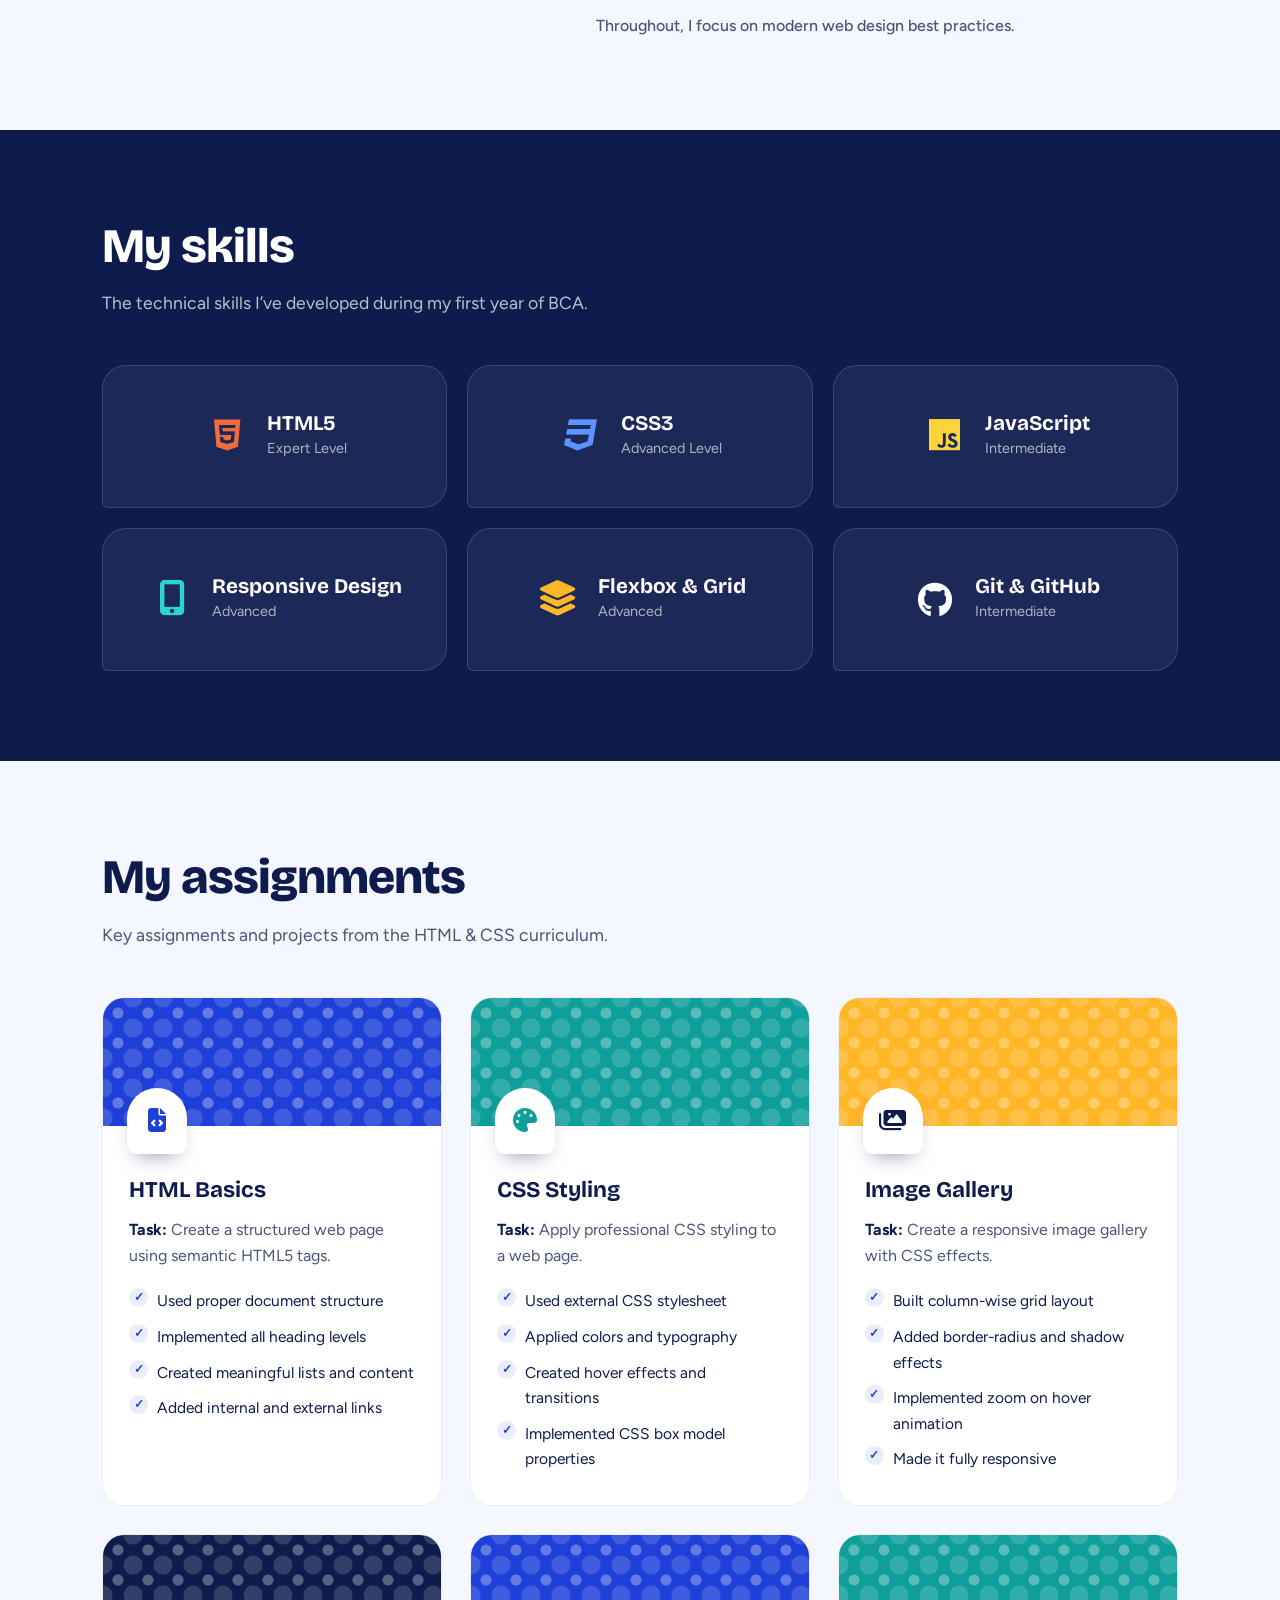
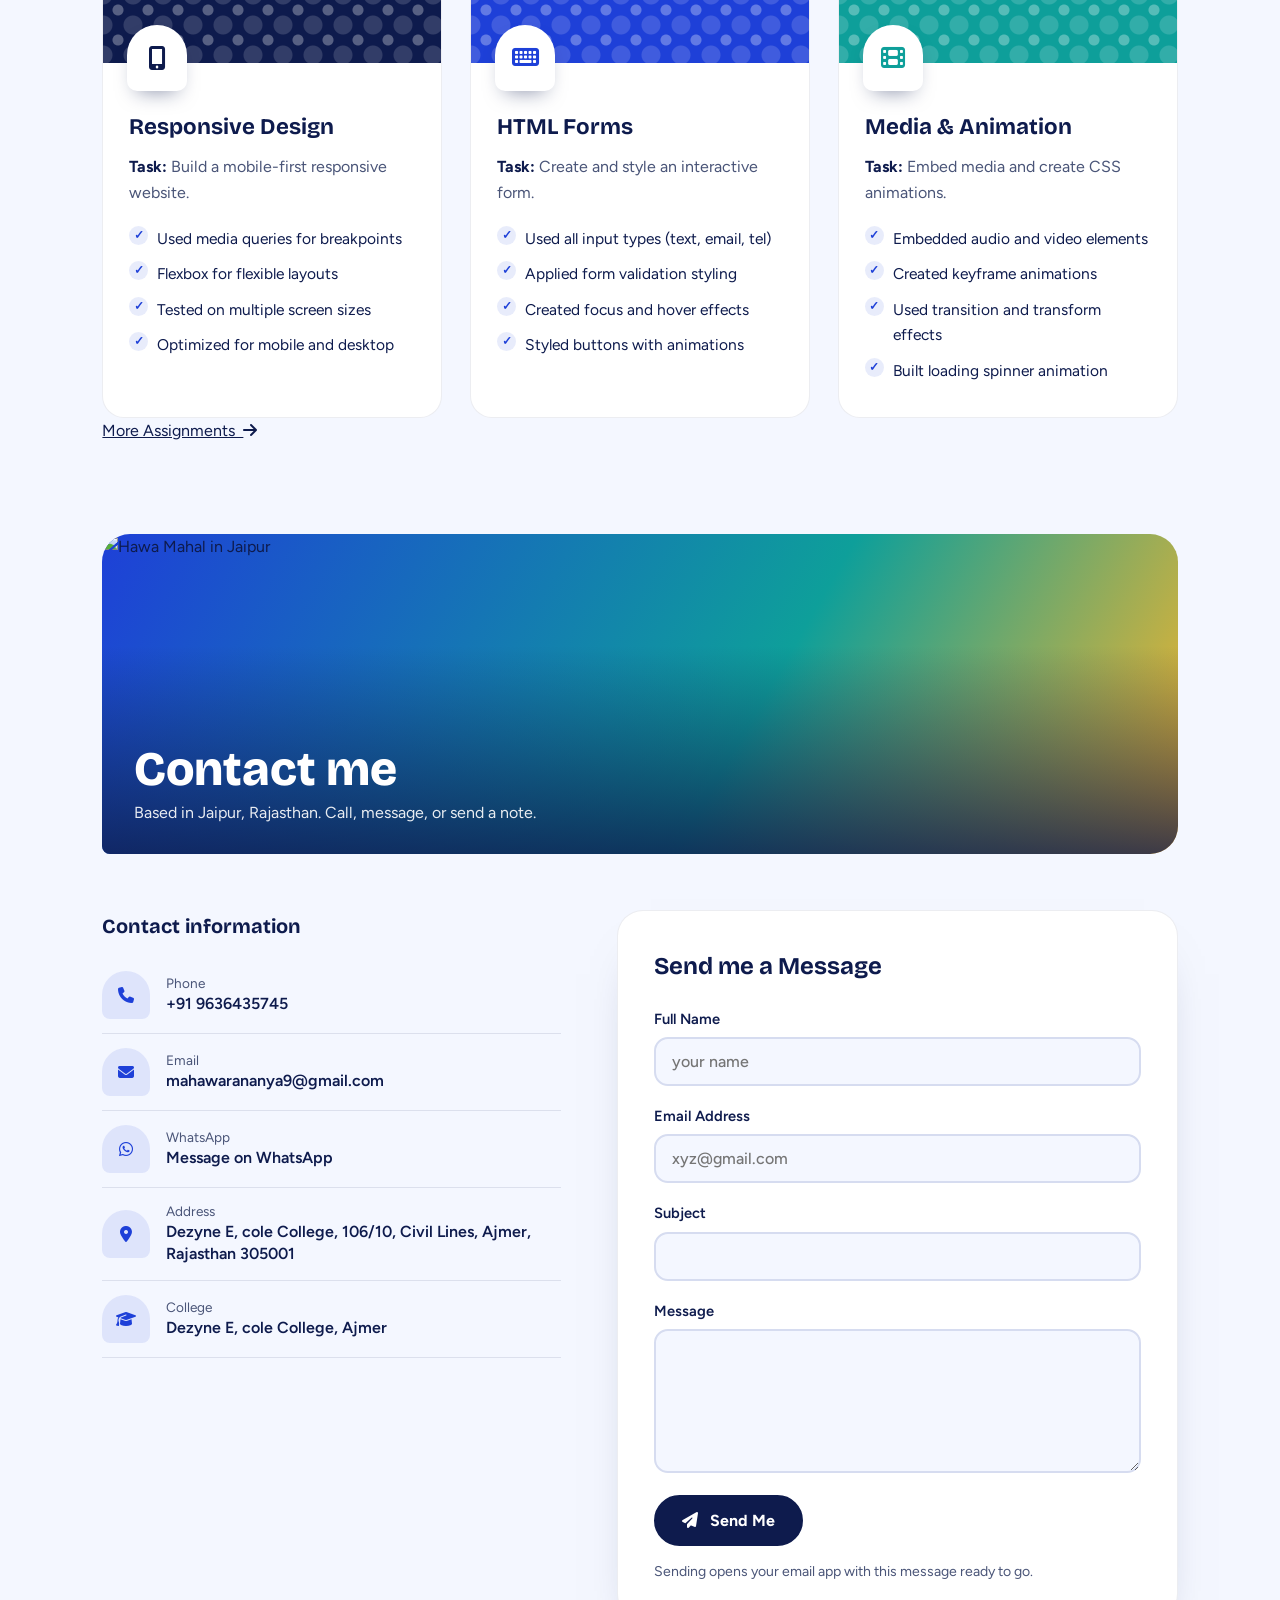
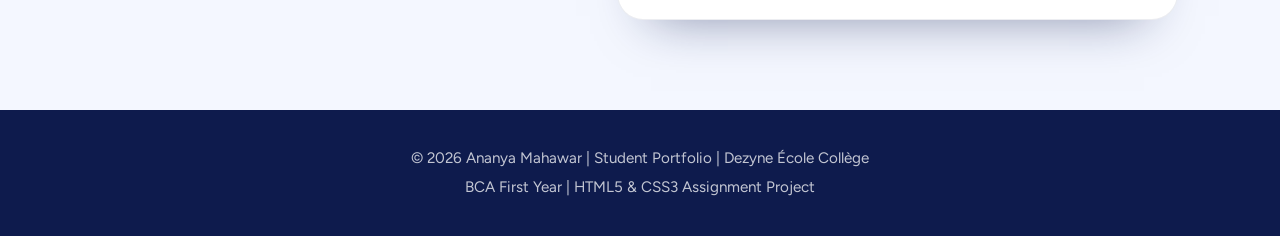
==== commit 425bc1a4: "Update index.html" ====
--- a/index.html
+++ b/index.html
@@ -296,6 +296,10 @@
                     </div>
                 </div>
         </div>
+         <div class="more-wrap">
+             <a class="more-btn" href="Assignment_Page.html"> More Assignments &nbsp;<i class="fas fa-arrow-right"></i>
+             </a>
+         </div>
      </section>
      <!-- contact -->
      <section class="contact" id="contact">
--- a/style.css.css
+++ b/style.css.css
@@ -1,15 +1,3 @@
-/* =====================================================
-   Ananya Mahawar - Portfolio Styling
-   Works with the original index.html (no changes needed)
-
-   My colors:
-   dark blue  #0E1B4D     grey-blue  #4A5578
-   cobalt     #1E40D8     turquoise  #0E9F9A
-   marigold   #FFB627     light bg   #F4F7FF
-   ===================================================== */
-
-
-/* ---------- basic reset ---------- */
 * {
     margin: 0;
     padding: 0;
@@ -513,6 +501,11 @@
     border-radius: 24px 24px 24px 6px;
     padding: 26px;
     transition: 0.35s;
+    display: flex;
+    align-items: center;
+    justify-content: center;
+    flex-wrap: wrap;
+    gap: 20px;
 }
 
 .cards:hover {
@@ -526,6 +519,7 @@
     align-items: center;
     gap: 16px;
     margin-bottom: 20px;
+    margin-top: 20px;
 }
 
 .cards-top i {
@@ -633,16 +627,12 @@
 .assignment-cards:hover .assignment-top {
     background-position: 30px 30px, 45px 45px;
 }
-
-/* each card gets its own color */
 .t1 { background-color: #1E40D8; }
 .t2 { background-color: #0E9F9A; }
 .t3 { background-color: #FFB627; }
 .t4 { background-color: #0E1B4D; }
 .t5 { background-color: #1E40D8; }
 .t6 { background-color: #0E9F9A; }
-
-/* arch shaped icon box */
 .card-icon {
     position: absolute;
     left: 24px;
@@ -687,8 +677,6 @@
 .assignment-bottom b {
     color: #0E1B4D;
 }
-
-/* the extra <br> tags are not needed */
 .assignment-bottom br {
     display: none;
 }
@@ -698,8 +686,6 @@
     padding: 5px 0 5px 28px;
     font-size: 0.97rem;
 }
-
-/* little tick circles */
 .assignment-bottom li::before {
     content: "✓";
     position: absolute;
@@ -736,8 +722,6 @@
     height: 100%;
     object-fit: cover;
 }
-
-/* dark shade so the white text can be read */
 .banner::after {
     content: "";
     position: absolute;
@@ -943,9 +927,6 @@
 @keyframes grow {
     from { width: 0; }
 }
-
-
-/* ---------- tablet and mobile ---------- */
 @media (max-width: 860px) {
     .hero,
     .box,
@@ -1001,8 +982,6 @@
         padding: 22px;
     }
 }
-
-/* for people who don't like animations */
 @media (prefers-reduced-motion: reduce) {
     * {
         animation: none !important;
